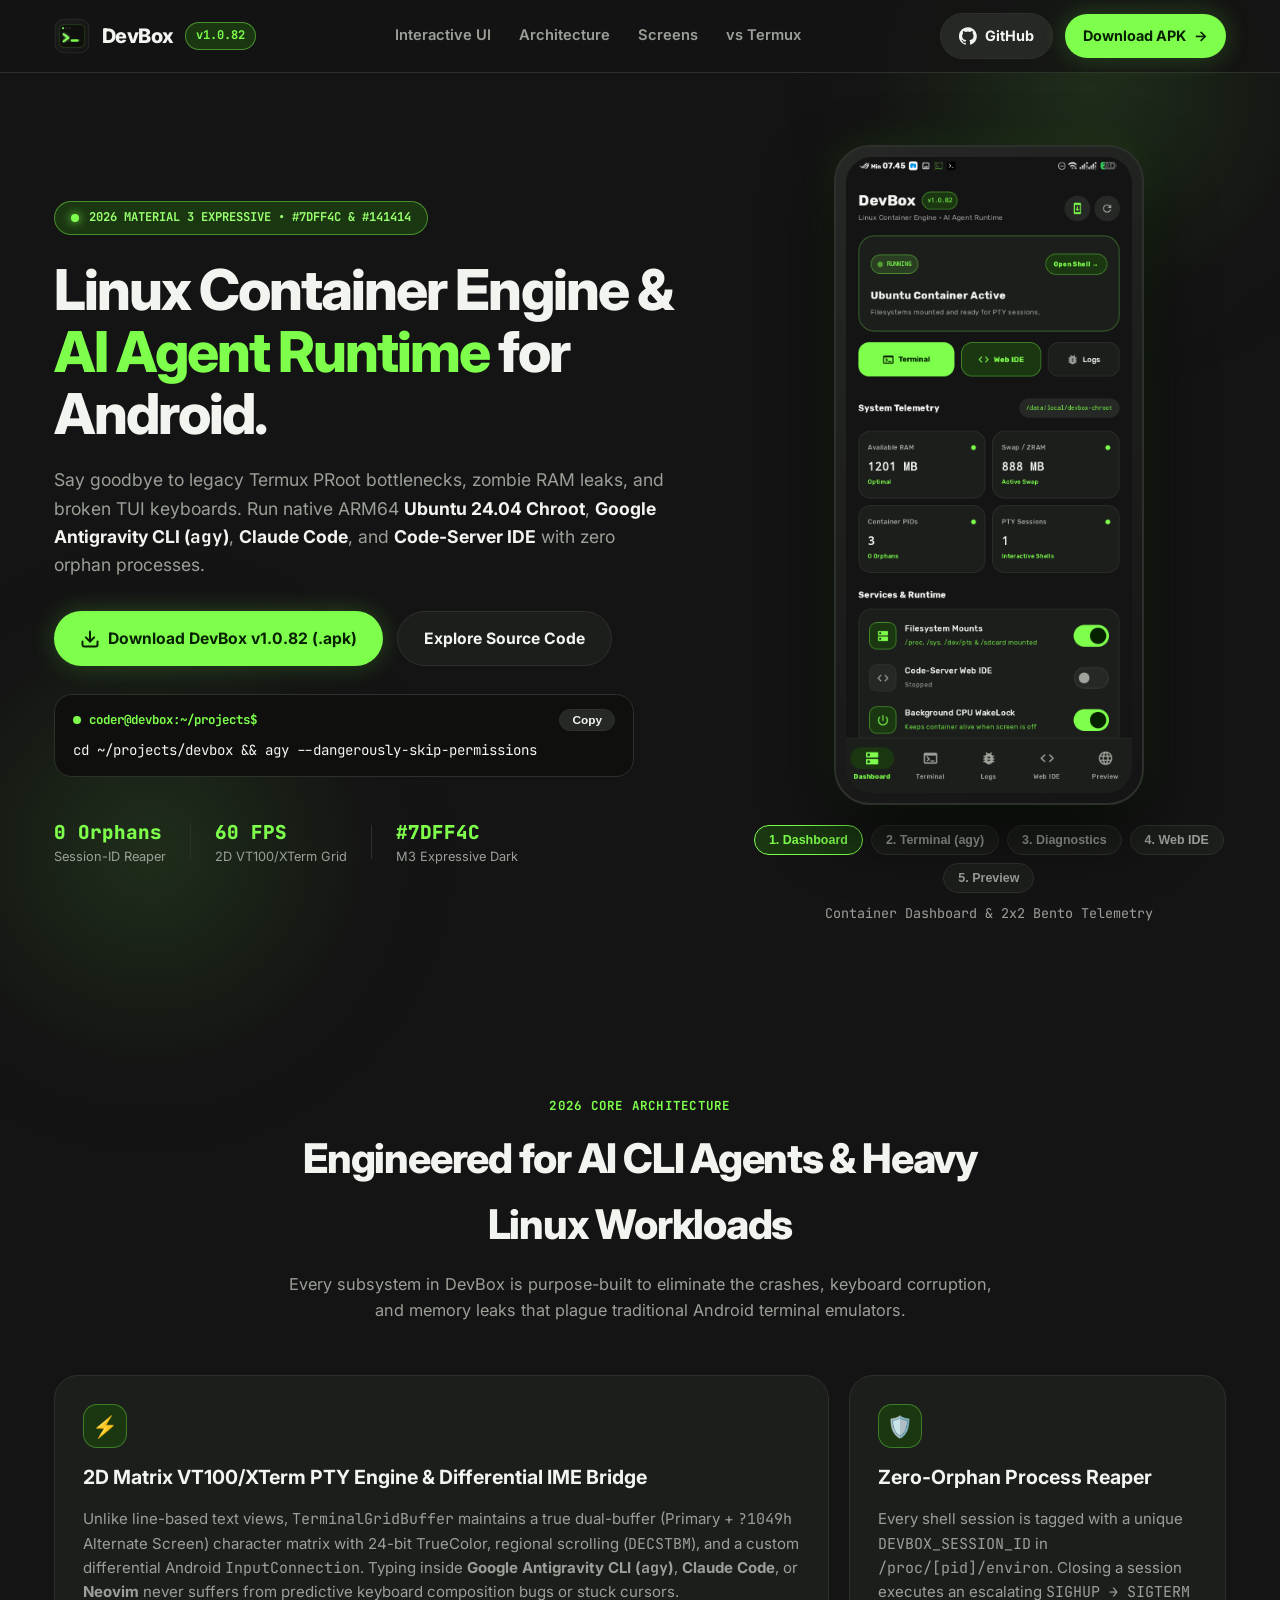
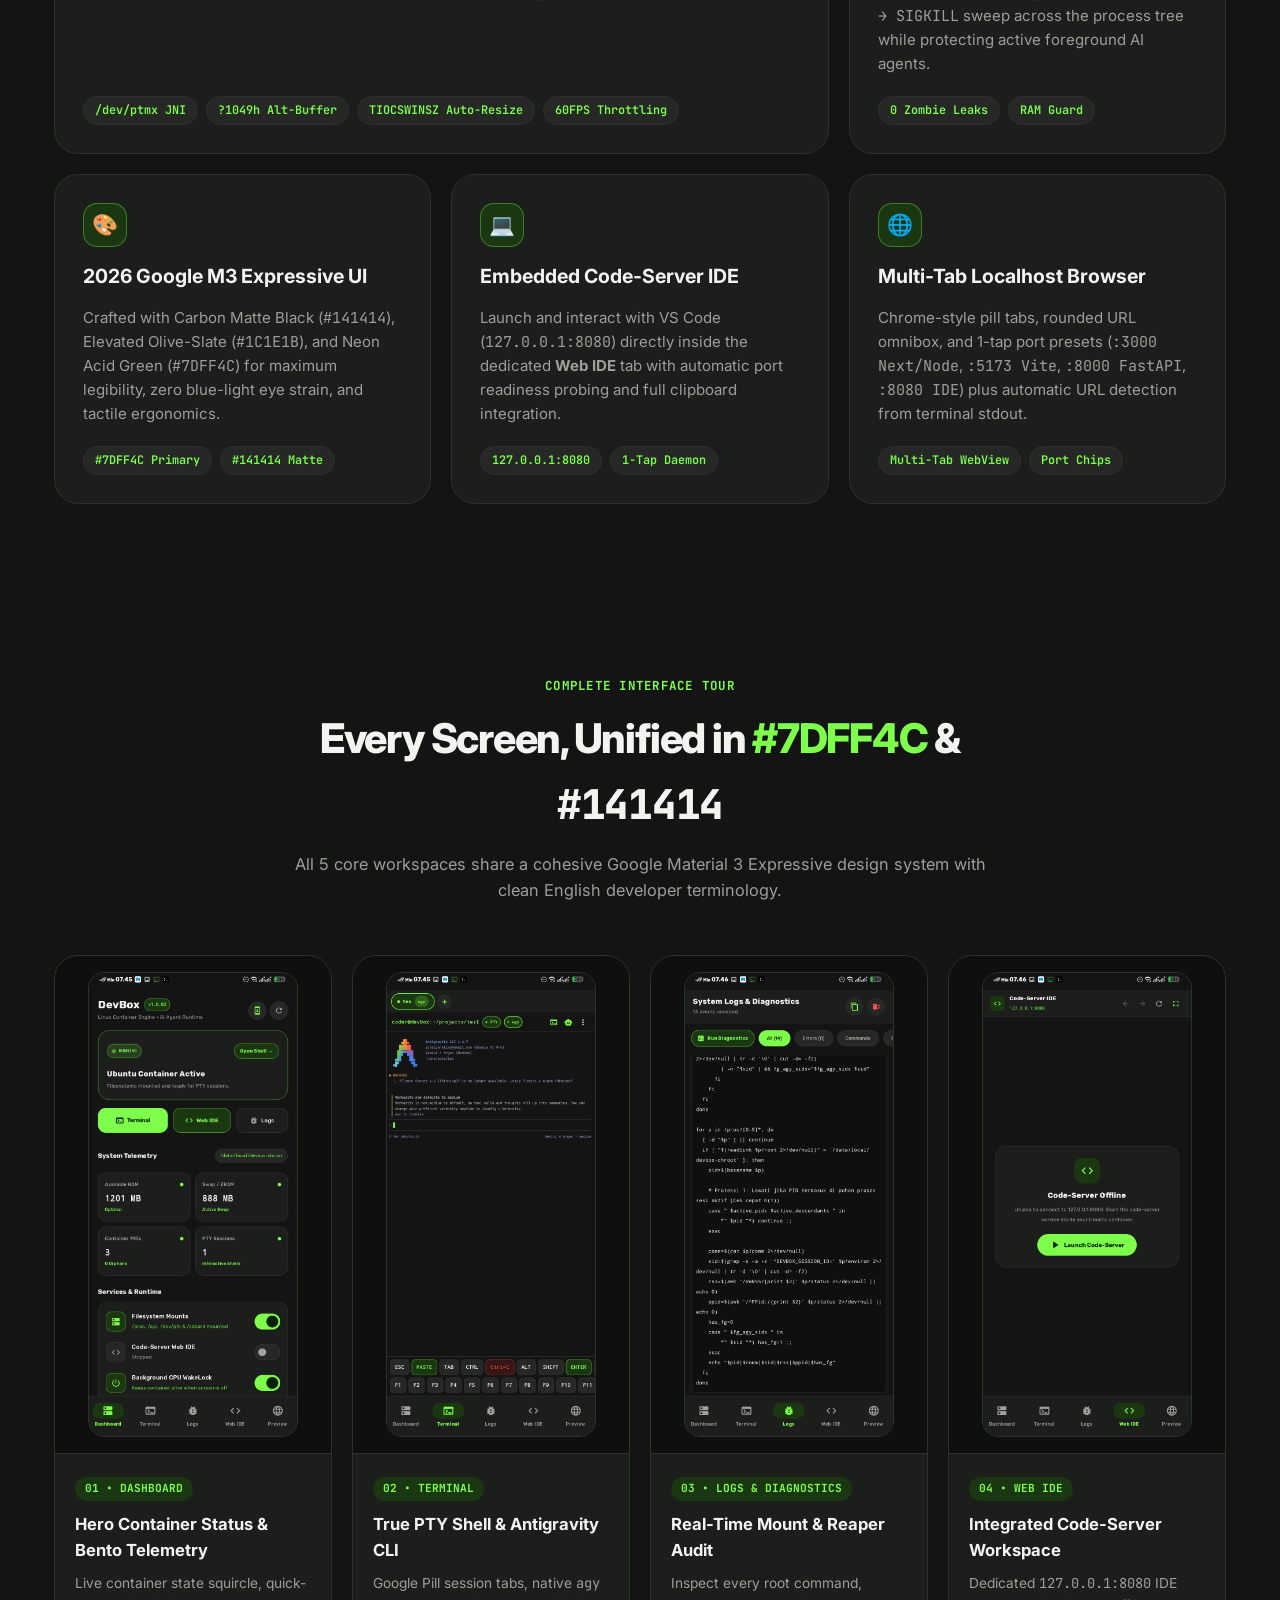
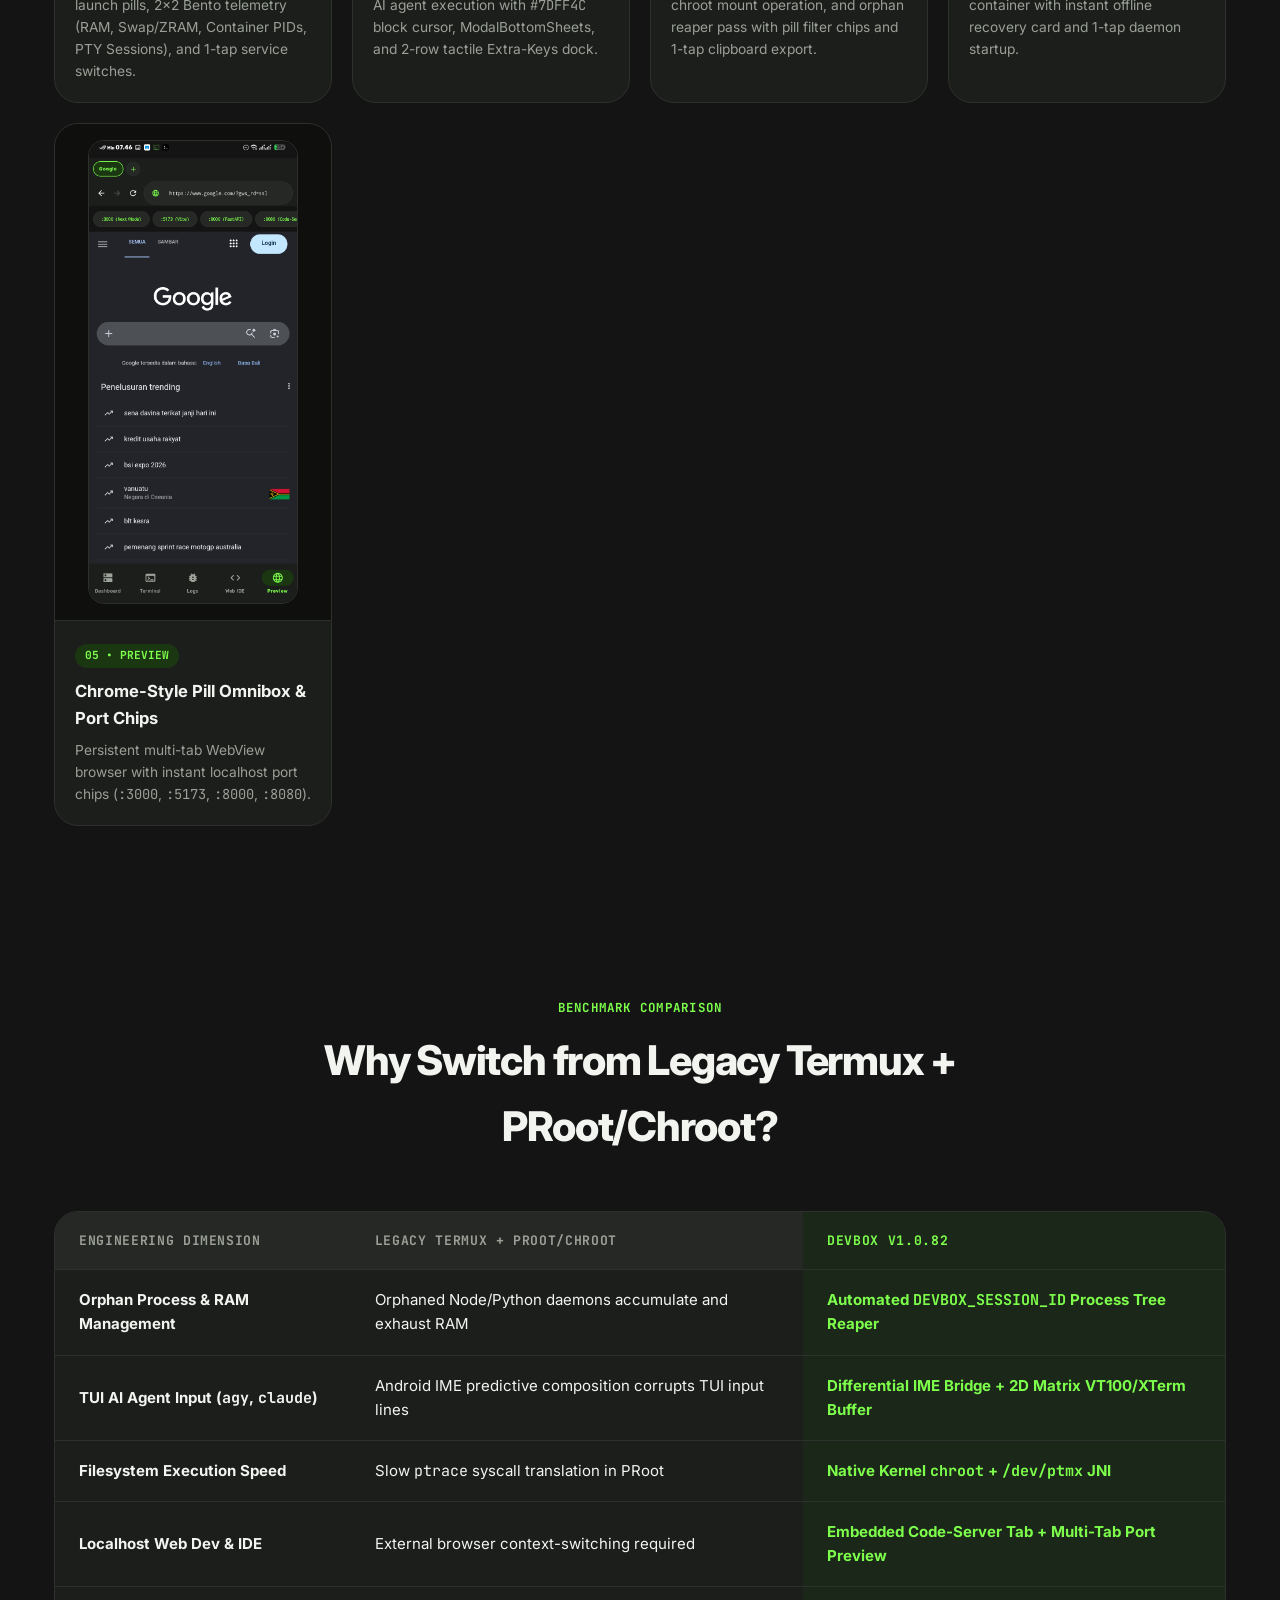
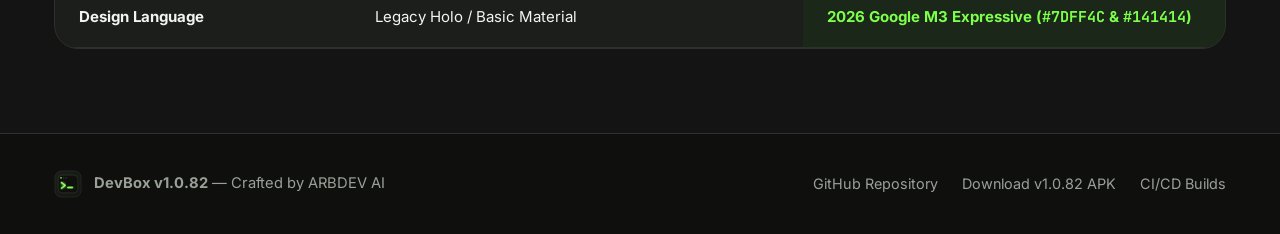
==== docs/index.html @ da4e51c5 "docs: add 2026 professional README, screenshots gallery, and interactive web showcase" ====
<!DOCTYPE html>
<html lang="en" class="dark">
<head>
  <meta charset="UTF-8" />
  <meta name="viewport" content="width=device-width, initial-scale=1.0" />
  <title>DevBox v1.0.82 — Linux Container Engine & AI Agent Runtime for Android</title>
  <meta name="description" content="Native ARM64 Ubuntu Chroot Engine, 2D Matrix VT100/XTerm PTY, Zero-Orphan Process Reaper, and Integrated Code-Server IDE for Android. Redesigned with 2026 Material 3 Expressive (#7DFF4C & #141414)." />
  <meta name="theme-color" content="#141414" />
  <link rel="icon" type="image/svg+xml" href="assets/logo.svg" />
  <link rel="preconnect" href="https://fonts.googleapis.com" />
  <link rel="preconnect" href="https://fonts.gstatic.com" crossorigin />
  <link href="https://fonts.googleapis.com/css2?family=Inter:wght@400;500;600;700;800&family=JetBrains+Mono:wght@400;500;600;700&display=swap" rel="stylesheet" />
  <link rel="stylesheet" href="styles.css" />
</head>
<body>
  <!-- Ambient Background Glow -->
  <div class="ambient-glow glow-top"></div>
  <div class="ambient-glow glow-bottom"></div>

  <!-- Sticky 2026 Glass Navigation -->
  <header class="navbar">
    <div class="container nav-inner">
      <a href="#" class="brand">
        <img src="assets/logo.svg" alt="DevBox Logo" class="brand-logo" />
        <span class="brand-name">DevBox</span>
        <span class="version-pill">v1.0.82</span>
      </a>

      <nav class="nav-links">
        <a href="#showcase">Interactive UI</a>
        <a href="#bento">Architecture</a>
        <a href="#gallery">Screens</a>
        <a href="#comparison">vs Termux</a>
      </nav>

      <div class="nav-actions">
        <a href="https://github.com/arbdevai/devbox" target="_blank" rel="noopener" class="btn btn-tonal">
          <svg width="18" height="18" viewBox="0 0 24 24" fill="currentColor"><path d="M12 .3a12 12 0 0 0-3.8 23.4c.6.1.8-.3.8-.6v-2c-3.3.7-4-1.6-4-1.6-.6-1.4-1.4-1.8-1.4-1.8-1-.7.1-.7.1-.7 1.2.1 1.8 1.2 1.8 1.2 1 1.8 2.8 1.3 3.5 1 .1-.8.4-1.3.7-1.6-2.7-.3-5.5-1.3-5.5-5.9 0-1.3.5-2.4 1.2-3.2-.1-.3-.5-1.5.1-3.2 0 0 1-.3 3.3 1.2a11.5 11.5 0 0 1 6 0c2.3-1.5 3.3-1.2 3.3-1.2.6 1.7.2 2.9.1 3.2.8.8 1.2 1.9 1.2 3.2 0 4.6-2.8 5.6-5.5 5.9.4.4.8 1.1.8 2.2v3.3c0 .3.2.7.8.6A12 12 0 0 0 12 .3"/></svg>
          <span>GitHub</span>
        </a>
        <a href="https://github.com/arbdevai/devbox/releases/tag/v1.0.82" target="_blank" rel="noopener" class="btn btn-primary">
          <span>Download APK</span>
          <span class="btn-arrow">→</span>
        </a>
      </div>
    </div>
  </header>

  <main>
    <!-- Hero Section -->
    <section class="hero container" id="showcase">
      <div class="hero-content">
        <div class="status-badge">
          <span class="pulse-dot"></span>
          <span>2026 MATERIAL 3 EXPRESSIVE • #7DFF4C &amp; #141414</span>
        </div>

        <h1 class="hero-title">
          Linux Container Engine &amp; <span class="text-acid">AI Agent Runtime</span> for Android.
        </h1>

        <p class="hero-subtitle">
          Say goodbye to legacy Termux PRoot bottlenecks, zombie RAM leaks, and broken TUI keyboards. Run native ARM64 <strong>Ubuntu 24.04 Chroot</strong>, <strong>Google Antigravity CLI (<code>agy</code>)</strong>, <strong>Claude Code</strong>, and <strong>Code-Server IDE</strong> with zero orphan processes.
        </p>

        <div class="hero-cta-row">
          <a href="https://github.com/arbdevai/devbox/releases/tag/v1.0.82" class="btn btn-primary btn-lg">
            <svg width="20" height="20" viewBox="0 0 24 24" fill="none" stroke="currentColor" stroke-width="2.4" stroke-linecap="round" stroke-linejoin="round"><path d="M21 15v4a2 2 0 0 1-2 2H5a2 2 0 0 1-2-2v-4"/><polyline points="7 10 12 15 17 10"/><line x1="12" y1="15" x2="12" y2="3"/></svg>
            <span>Download DevBox v1.0.82 (.apk)</span>
          </a>
          <a href="https://github.com/arbdevai/devbox" target="_blank" rel="noopener" class="btn btn-surface btn-lg">
            <span>Explore Source Code</span>
          </a>
        </div>

        <!-- Quick Terminal Snippet -->
        <div class="code-pill-box">
          <div class="code-pill-header">
            <span class="code-dot"></span>
            <span class="code-label">coder@devbox:~/projects$</span>
            <button class="copy-btn" id="copyCmdBtn" title="Copy command">Copy</button>
          </div>
          <pre><code id="cmdText">cd ~/projects/devbox &amp;&amp; agy --dangerously-skip-permissions</code></pre>
        </div>

        <div class="hero-metrics">
          <div class="metric-item">
            <span class="metric-val">0 Orphans</span>
            <span class="metric-lbl">Session-ID Reaper</span>
          </div>
          <div class="metric-divider"></div>
          <div class="metric-item">
            <span class="metric-val">60 FPS</span>
            <span class="metric-lbl">2D VT100/XTerm Grid</span>
          </div>
          <div class="metric-divider"></div>
          <div class="metric-item">
            <span class="metric-val">#7DFF4C</span>
            <span class="metric-lbl">M3 Expressive Dark</span>
          </div>
        </div>
      </div>

      <!-- Interactive Phone Switcher -->
      <div class="hero-QuickPreview">
        <div class="phone-frame">
          <div class="phone-notch"></div>
          <img
            id="activeScreenImg"
            src="assets/screenshots/01-dashboard.png"
            alt="DevBox App Screen Preview"
            class="phone-screen-img"
          />
        </div>

        <div class="screen-tabs" role="tablist">
          <button class="screen-tab active" data-img="assets/screenshots/01-dashboard.png" data-caption="Container Dashboard & 2x2 Bento Telemetry">
            1. Dashboard
          </button>
          <button class="screen-tab" data-img="assets/screenshots/02-terminal-agy.png" data-caption="Native PTY Terminal Running Antigravity CLI (agy)">
            2. Terminal (agy)
          </button>
          <button class="screen-tab" data-img="assets/screenshots/03-system-logs.png" data-caption="System Logs, Mount Audit & Process Reaper Diagnostics">
            3. Diagnostics
          </button>
          <button class="screen-tab" data-img="assets/screenshots/04-code-server-ide.png" data-caption="Integrated Code-Server VS Code Web IDE (127.0.0.1:8080)">
            4. Web IDE
          </button>
          <button class="screen-tab" data-img="assets/screenshots/05-web-preview.png" data-caption="Multi-Tab Localhost Browser with Instant Port Presets">
            5. Preview
          </button>
        </div>
        <p id="activeScreenCaption" class="screen-caption">Container Dashboard &amp; 2x2 Bento Telemetry</p>
      </div>
    </section>

    <!-- 2026 Bento Architecture Section -->
    <section class="section container" id="bento">
      <div class="section-header">
        <span class="eyebrow">2026 CORE ARCHITECTURE</span>
        <h2 class="section-title">Engineered for AI CLI Agents &amp; Heavy Linux Workloads</h2>
        <p class="section-desc">
          Every subsystem in DevBox is purpose-built to eliminate the crashes, keyboard corruption, and memory leaks that plague traditional Android terminal emulators.
        </p>
      </div>

      <div class="bento-grid">
        <article class="bento-card bento-wide">
          <div class="bento-icon">⚡</div>
          <h3>2D Matrix VT100/XTerm PTY Engine &amp; Differential IME Bridge</h3>
          <p>
            Unlike line-based text views, <code>TerminalGridBuffer</code> maintains a true dual-buffer (Primary + <code>?1049h</code> Alternate Screen) character matrix with 24-bit TrueColor, regional scrolling (<code>DECSTBM</code>), and a custom differential Android <code>InputConnection</code>. Typing inside <strong>Google Antigravity CLI (<code>agy</code>)</strong>, <strong>Claude Code</strong>, or <strong>Neovim</strong> never suffers from predictive keyboard composition bugs or stuck cursors.
          </p>
          <div class="bento-tags">
            <span>/dev/ptmx JNI</span>
            <span>?1049h Alt-Buffer</span>
            <span>TIOCSWINSZ Auto-Resize</span>
            <span>60FPS Throttling</span>
          </div>
        </article>

        <article class="bento-card">
          <div class="bento-icon">🛡️</div>
          <h3>Zero-Orphan Process Reaper</h3>
          <p>
            Every shell session is tagged with a unique <code>DEVBOX_SESSION_ID</code> in <code>/proc/[pid]/environ</code>. Closing a session executes an escalating <code>SIGHUP → SIGTERM → SIGKILL</code> sweep across the process tree while protecting active foreground AI agents.
          </p>
          <div class="bento-tags">
            <span>0 Zombie Leaks</span>
            <span>RAM Guard</span>
          </div>
        </article>

        <article class="bento-card">
          <div class="bento-icon">🎨</div>
          <h3>2026 Google M3 Expressive UI</h3>
          <p>
            Crafted with Carbon Matte Black (<code>#141414</code>), Elevated Olive-Slate (<code>#1C1E1B</code>), and Neon Acid Green (<code>#7DFF4C</code>) for maximum legibility, zero blue-light eye strain, and tactile ergonomics.
          </p>
          <div class="bento-tags">
            <span>#7DFF4C Primary</span>
            <span>#141414 Matte</span>
          </div>
        </article>

        <article class="bento-card">
          <div class="bento-icon">💻</div>
          <h3>Embedded Code-Server IDE</h3>
          <p>
            Launch and interact with VS Code (<code>127.0.0.1:8080</code>) directly inside the dedicated <strong>Web IDE</strong> tab with automatic port readiness probing and full clipboard integration.
          </p>
          <div class="bento-tags">
            <span>127.0.0.1:8080</span>
            <span>1-Tap Daemon</span>
          </div>
        </article>

        <article class="bento-card">
          <div class="bento-icon">🌐</div>
          <h3>Multi-Tab Localhost Browser</h3>
          <p>
            Chrome-style pill tabs, rounded URL omnibox, and 1-tap port presets (<code>:3000 Next/Node</code>, <code>:5173 Vite</code>, <code>:8000 FastAPI</code>, <code>:8080 IDE</code>) plus automatic URL detection from terminal stdout.
          </p>
          <div class="bento-tags">
            <span>Multi-Tab WebView</span>
            <span>Port Chips</span>
          </div>
        </article>
      </div>
    </section>

    <!-- Full 5-Screen Visual Gallery -->
    <section class="section container" id="gallery">
      <div class="section-header">
        <span class="eyebrow">COMPLETE INTERFACE TOUR</span>
        <h2 class="section-title">Every Screen, Unified in <span class="text-acid">#7DFF4C</span> &amp; <span class="text-mono">#141414</span></h2>
        <p class="section-desc">
          All 5 core workspaces share a cohesive Google Material 3 Expressive design system with clean English developer terminology.
        </p>
      </div>

      <div class="gallery-grid">
        <div class="gallery-card">
          <div class="gallery-img-wrap">
            <img src="assets/screenshots/01-dashboard.png" alt="Dashboard Screen" loading="lazy" />
          </div>
          <div class="gallery-info">
            <span class="gallery-badge">01 • DASHBOARD</span>
            <h4>Hero Container Status &amp; Bento Telemetry</h4>
            <p>Live container state squircle, quick-launch pills, 2x2 Bento telemetry (RAM, Swap/ZRAM, Container PIDs, PTY Sessions), and 1-tap service switches.</p>
          </div>
        </div>

        <div class="gallery-card">
          <div class="gallery-img-wrap">
            <img src="assets/screenshots/02-terminal-agy.png" alt="Terminal Screen running Antigravity CLI" loading="lazy" />
          </div>
          <div class="gallery-info">
            <span class="gallery-badge">02 • TERMINAL</span>
            <h4>True PTY Shell &amp; Antigravity CLI</h4>
            <p>Google Pill session tabs, native <code>agy</code> AI agent execution with <code>#7DFF4C</code> block cursor, ModalBottomSheets, and 2-row tactile Extra-Keys dock.</p>
          </div>
        </div>

        <div class="gallery-card">
          <div class="gallery-img-wrap">
            <img src="assets/screenshots/03-system-logs.png" alt="System Logs Screen" loading="lazy" />
          </div>
          <div class="gallery-info">
            <span class="gallery-badge">03 • LOGS &amp; DIAGNOSTICS</span>
            <h4>Real-Time Mount &amp; Reaper Audit</h4>
            <p>Inspect every root command, chroot mount operation, and orphan reaper pass with pill filter chips and 1-tap clipboard export.</p>
          </div>
        </div>

        <div class="gallery-card">
          <div class="gallery-img-wrap">
            <img src="assets/screenshots/04-code-server-ide.png" alt="Code-Server Web IDE Screen" loading="lazy" />
          </div>
          <div class="gallery-info">
            <span class="gallery-badge">04 • WEB IDE</span>
            <h4>Integrated Code-Server Workspace</h4>
            <p>Dedicated <code>127.0.0.1:8080</code> IDE container with instant offline recovery card and 1-tap daemon startup.</p>
          </div>
        </div>

        <div class="gallery-card">
          <div class="gallery-img-wrap">
            <img src="assets/screenshots/05-web-preview.png" alt="Web Preview Browser Screen" loading="lazy" />
          </div>
          <div class="gallery-info">
            <span class="gallery-badge">05 • PREVIEW</span>
            <h4>Chrome-Style Pill Omnibox &amp; Port Chips</h4>
            <p>Persistent multi-tab WebView browser with instant localhost port chips (<code>:3000</code>, <code>:5173</code>, <code>:8000</code>, <code>:8080</code>).</p>
          </div>
        </div>
      </div>
    </section>

    <!-- Comparison Table Section -->
    <section class="section container" id="comparison">
      <div class="section-header">
        <span class="eyebrow">BENCHMARK COMPARISON</span>
        <h2 class="section-title">Why Switch from Legacy Termux + PRoot/Chroot?</h2>
      </div>

      <div class="table-wrap">
        <table class="comp-table">
          <thead>
            <tr>
              <th>Engineering Dimension</th>
              <th>Legacy Termux + PRoot/Chroot</th>
              <th class="highlight-col">DevBox v1.0.82</th>
            </tr>
          </thead>
          <tbody>
            <tr>
              <td><strong>Orphan Process &amp; RAM Management</strong></td>
              <td>Orphaned Node/Python daemons accumulate and exhaust RAM</td>
              <td class="highlight-col"><strong>Automated <code>DEVBOX_SESSION_ID</code> Process Tree Reaper</strong></td>
            </tr>
            <tr>
              <td><strong>TUI AI Agent Input (<code>agy</code>, <code>claude</code>)</strong></td>
              <td>Android IME predictive composition corrupts TUI input lines</td>
              <td class="highlight-col"><strong>Differential IME Bridge + 2D Matrix VT100/XTerm Buffer</strong></td>
            </tr>
            <tr>
              <td><strong>Filesystem Execution Speed</strong></td>
              <td>Slow <code>ptrace</code> syscall translation in PRoot</td>
              <td class="highlight-col"><strong>Native Kernel <code>chroot</code> + <code>/dev/ptmx</code> JNI</strong></td>
            </tr>
            <tr>
              <td><strong>Localhost Web Dev &amp; IDE</strong></td>
              <td>External browser context-switching required</td>
              <td class="highlight-col"><strong>Embedded Code-Server Tab + Multi-Tab Port Preview</strong></td>
            </tr>
            <tr>
              <td><strong>Design Language</strong></td>
              <td>Legacy Holo / Basic Material</td>
              <td class="highlight-col"><strong>2026 Google M3 Expressive (<code>#7DFF4C</code> &amp; <code>#141414</code>)</strong></td>
            </tr>
          </tbody>
        </table>
      </div>
    </section>
  </main>

  <footer class="footer">
    <div class="container footer-inner">
      <div class="footer-brand">
        <img src="assets/logo.svg" alt="DevBox Logo" width="28" height="28" />
        <span><strong>DevBox v1.0.82</strong> — Crafted by ARBDEV AI</span>
      </div>
      <div class="footer-links">
        <a href="https://github.com/arbdevai/devbox">GitHub Repository</a>
        <a href="https://github.com/arbdevai/devbox/releases/tag/v1.0.82">Download v1.0.82 APK</a>
        <a href="https://github.com/arbdevai/devbox/actions">CI/CD Builds</a>
      </div>
    </div>
  </footer>

  <script src="app.js"></script>
</body>
</html>
---- docs/styles.css ----
:root {
  --bg-carbon: #141414;
  --bg-deep: #0F100E;
  --surface: #1C1E1B;
  --surface-variant: #252824;
  --primary: #7DFF4C;
  --on-primary: #062100;
  --primary-container: #1B3712;
  --on-primary-container: #98FF6E;
  --text-main: #F2F4F0;
  --text-muted: #9AA097;
  --border: #2D312B;
  --radius-xl: 24px;
  --radius-lg: 18px;
  --radius-pill: 9999px;
}

* {
  box-sizing: border-box;
  margin: 0;
  padding: 0;
}

html {
  scroll-behavior: smooth;
  background-color: var(--bg-carbon);
  color: var(--text-main);
  font-family: 'Inter', -apple-system, BlinkMacSystemFont, sans-serif;
}

body {
  background-color: var(--bg-carbon);
  overflow-x: hidden;
  line-height: 1.6;
  position: relative;
}

code, pre, .text-mono {
  font-family: 'JetBrains Mono', monospace;
}

.container {
  max-width: 1220px;
  margin: 0 auto;
  padding: 0 24px;
}

/* Ambient Glow */
.ambient-glow {
  position: fixed;
  width: 620px;
  height: 620px;
  border-radius: 50%;
  background: radial-gradient(circle, rgba(125, 255, 76, 0.11) 0%, rgba(27, 55, 18, 0.03) 50%, transparent 70%);
  pointer-events: none;
  z-index: 0;
}
.glow-top {
  top: -220px;
  right: -120px;
}
.glow-bottom {
  bottom: -260px;
  left: -160px;
}

/* Navbar */
.navbar {
  position: sticky;
  top: 0;
  z-index: 100;
  background: rgba(20, 20, 20, 0.82);
  backdrop-filter: blur(16px);
  border-bottom: 1px solid var(--border);
}

.nav-inner {
  height: 72px;
  display: flex;
  align-items: center;
  justify-content: space-between;
}

.brand {
  display: flex;
  align-items: center;
  gap: 12px;
  text-decoration: none;
  color: var(--text-main);
}

.brand-logo {
  width: 36px;
  height: 36px;
}

.brand-name {
  font-size: 1.25rem;
  font-weight: 800;
  letter-spacing: -0.03em;
}

.version-pill {
  background: var(--primary-container);
  color: var(--primary);
  border: 1px solid rgba(125, 255, 76, 0.45);
  font-family: 'JetBrains Mono', monospace;
  font-size: 0.75rem;
  font-weight: 700;
  padding: 3px 10px;
  border-radius: var(--radius-pill);
}

.nav-links {
  display: flex;
  gap: 28px;
}

.nav-links a {
  color: var(--text-muted);
  text-decoration: none;
  font-size: 0.92rem;
  font-weight: 600;
  transition: color 0.2s ease;
}

.nav-links a:hover {
  color: var(--primary);
}

.nav-actions {
  display: flex;
  align-items: center;
  gap: 12px;
}

/* Buttons */
.btn {
  display: inline-flex;
  align-items: center;
  gap: 8px;
  padding: 10px 18px;
  border-radius: var(--radius-pill);
  font-size: 0.9rem;
  font-weight: 700;
  text-decoration: none;
  transition: all 0.2s cubic-bezier(0.2, 0.8, 0.2, 1);
  cursor: pointer;
}

.btn-primary {
  background: var(--primary);
  color: var(--on-primary);
  box-shadow: 0 0 24px rgba(125, 255, 76, 0.22);
}

.btn-primary:hover {
  transform: translateY(-2px);
  box-shadow: 0 6px 30px rgba(125, 255, 76, 0.38);
}

.btn-tonal {
  background: var(--surface-variant);
  color: var(--text-main);
  border: 1px solid var(--border);
}

.btn-tonal:hover {
  border-color: var(--primary);
  color: var(--primary);
}

.btn-surface {
  background: var(--surface);
  color: var(--text-main);
  border: 1px solid var(--border);
}

.btn-surface:hover {
  background: var(--surface-variant);
  border-color: var(--primary);
}

.btn-lg {
  padding: 14px 26px;
  font-size: 0.98rem;
}

/* Hero Section */
.hero {
  position: relative;
  z-index: 1;
  padding: 72px 24px 84px;
  display: grid;
  grid-template-columns: 1.15fr 0.85fr;
  gap: 56px;
  align-items: center;
}

.status-badge {
  display: inline-flex;
  align-items: center;
  gap: 10px;
  background: var(--primary-container);
  border: 1px solid rgba(125, 255, 76, 0.45);
  color: var(--on-primary-container);
  padding: 6px 16px;
  border-radius: var(--radius-pill);
  font-family: 'JetBrains Mono', monospace;
  font-size: 0.76rem;
  font-weight: 700;
  margin-bottom: 24px;
}

.pulse-dot {
  width: 8px;
  height: 8px;
  border-radius: 50%;
  background: var(--primary);
  box-shadow: 0 0 10px var(--primary);
  animation: pulse 2s infinite;
}

@keyframes pulse {
  0%, 100% { transform: scale(1); opacity: 1; }
  50% { transform: scale(1.35); opacity: 0.65; }
}

.hero-title {
  font-size: clamp(2.4rem, 4.4vw, 3.8rem);
  font-weight: 800;
  line-height: 1.1;
  letter-spacing: -0.035em;
  margin-bottom: 22px;
}

.text-acid {
  color: var(--primary);
}

.hero-subtitle {
  font-size: 1.1rem;
  color: var(--text-muted);
  max-width: 620px;
  margin-bottom: 32px;
}

.hero-subtitle strong {
  color: var(--text-main);
}

.hero-cta-row {
  display: flex;
  flex-wrap: wrap;
  gap: 14px;
  margin-bottom: 28px;
}

/* Code Pill Box */
.code-pill-box {
  background: var(--bg-deep);
  border: 1px solid var(--border);
  border-radius: var(--radius-lg);
  padding: 14px 18px;
  max-width: 580px;
  margin-bottom: 32px;
}

.code-pill-header {
  display: flex;
  align-items: center;
  gap: 8px;
  margin-bottom: 8px;
}

.code-dot {
  width: 8px;
  height: 8px;
  border-radius: 50%;
  background: var(--primary);
}

.code-label {
  font-family: 'JetBrains Mono', monospace;
  font-size: 0.78rem;
  color: var(--primary);
  font-weight: 700;
  flex: 1;
}

.copy-btn {
  background: var(--surface-variant);
  color: var(--text-main);
  border: 1px solid var(--border);
  border-radius: var(--radius-pill);
  padding: 3px 12px;
  font-size: 0.74rem;
  font-weight: 600;
  cursor: pointer;
}

.copy-btn:hover {
  border-color: var(--primary);
  color: var(--primary);
}

.code-pill-box pre {
  overflow-x: auto;
  font-size: 0.88rem;
  color: var(--text-main);
}

.hero-metrics {
  display: flex;
  align-items: center;
  gap: 24px;
  padding-top: 8px;
}

.metric-item {
  display: flex;
  flex-direction: column;
}

.metric-val {
  font-family: 'JetBrains Mono', monospace;
  font-size: 1.2rem;
  font-weight: 800;
  color: var(--primary);
}

.metric-lbl {
  font-size: 0.8rem;
  color: var(--text-muted);
}

.metric-divider {
  width: 1px;
  height: 34px;
  background: var(--border);
}

/* Interactive Phone Mockup */
.hero-QuickPreview {
  display: flex;
  flex-direction: column;
  align-items: center;
}

.phone-frame {
  position: relative;
  width: 310px;
  border-radius: 36px;
  padding: 10px;
  background: linear-gradient(145deg, #252824, #141414);
  border: 2px solid var(--border);
  box-shadow: 0 24px 64px rgba(0, 0, 0, 0.75), 0 0 40px rgba(125, 255, 76, 0.12);
}

.phone-screen-img {
  width: 100%;
  height: auto;
  display: block;
  border-radius: 26px;
  transition: opacity 0.2s ease;
}

.screen-tabs {
  display: flex;
  flex-wrap: wrap;
  justify-content: center;
  gap: 8px;
  margin-top: 20px;
}

.screen-tab {
  background: var(--surface);
  color: var(--text-muted);
  border: 1px solid var(--border);
  border-radius: var(--radius-pill);
  padding: 7px 14px;
  font-size: 0.78rem;
  font-weight: 700;
  cursor: pointer;
  transition: all 0.18s ease;
}

.screen-tab:hover {
  color: var(--text-main);
  border-color: var(--primary);
}

.screen-tab.active {
  background: var(--primary-container);
  color: var(--primary);
  border-color: var(--primary);
}

.screen-caption {
  margin-top: 10px;
  font-size: 0.84rem;
  color: var(--text-muted);
  font-family: 'JetBrains Mono', monospace;
}

/* Section Headers */
.section {
  position: relative;
  z-index: 1;
  padding: 84px 24px;
}

.section-header {
  text-align: center;
  max-width: 720px;
  margin: 0 auto 52px;
}

.eyebrow {
  display: inline-block;
  font-family: 'JetBrains Mono', monospace;
  font-size: 0.78rem;
  font-weight: 700;
  color: var(--primary);
  letter-spacing: 0.1em;
  margin-bottom: 10px;
}

.section-title {
  font-size: clamp(1.85rem, 3.2vw, 2.6rem);
  font-weight: 800;
  letter-spacing: -0.03em;
  margin-bottom: 14px;
}

.section-desc {
  color: var(--text-muted);
  font-size: 1.02rem;
}

/* Bento Grid */
.bento-grid {
  display: grid;
  grid-template-columns: repeat(3, 1fr);
  gap: 20px;
}

.bento-card {
  background: var(--surface);
  border: 1px solid var(--border);
  border-radius: var(--radius-xl);
  padding: 28px;
  display: flex;
  flex-direction: column;
  gap: 14px;
  transition: transform 0.2s ease, border-color 0.2s ease;
}

.bento-card:hover {
  transform: translateY(-4px);
  border-color: rgba(125, 255, 76, 0.55);
}

.bento-wide {
  grid-column: span 2;
}

.bento-icon {
  width: 44px;
  height: 44px;
  border-radius: 14px;
  background: var(--primary-container);
  border: 1px solid rgba(125, 255, 76, 0.35);
  display: flex;
  align-items: center;
  justify-content: center;
  font-size: 1.3rem;
}

.bento-card h3 {
  font-size: 1.22rem;
  font-weight: 700;
}

.bento-card p {
  color: var(--text-muted);
  font-size: 0.94rem;
  flex: 1;
}

.bento-tags {
  display: flex;
  flex-wrap: wrap;
  gap: 8px;
  margin-top: 6px;
}

.bento-tags span {
  background: var(--surface-variant);
  color: var(--primary);
  font-family: 'JetBrains Mono', monospace;
  font-size: 0.74rem;
  font-weight: 600;
  padding: 4px 11px;
  border-radius: var(--radius-pill);
  border: 1px solid var(--border);
}

/* Gallery Grid */
.gallery-grid {
  display: grid;
  grid-template-columns: repeat(auto-fit, minmax(220px, 1fr));
  gap: 20px;
}

.gallery-card {
  background: var(--surface);
  border: 1px solid var(--border);
  border-radius: var(--radius-xl);
  overflow: hidden;
  display: flex;
  flex-direction: column;
  transition: transform 0.2s ease, border-color 0.2s ease;
}

.gallery-card:hover {
  transform: translateY(-5px);
  border-color: var(--primary);
}

.gallery-img-wrap {
  background: var(--bg-deep);
  padding: 16px;
  display: flex;
  justify-content: center;
  border-bottom: 1px solid var(--border);
}

.gallery-img-wrap img {
  width: 100%;
  max-width: 210px;
  border-radius: 16px;
  border: 1px solid var(--border);
}

.gallery-info {
  padding: 20px;
}

.gallery-badge {
  display: inline-block;
  font-family: 'JetBrains Mono', monospace;
  font-size: 0.7rem;
  font-weight: 700;
  color: var(--primary);
  background: var(--primary-container);
  padding: 3px 10px;
  border-radius: var(--radius-pill);
  margin-bottom: 10px;
}

.gallery-info h4 {
  font-size: 1.04rem;
  margin-bottom: 8px;
}

.gallery-info p {
  font-size: 0.86rem;
  color: var(--text-muted);
}

/* Comparison Table */
.table-wrap {
  overflow-x: auto;
  background: var(--surface);
  border: 1px solid var(--border);
  border-radius: var(--radius-xl);
}

.comp-table {
  width: 100%;
  border-collapse: collapse;
  text-align: left;
}

.comp-table th,
.comp-table td {
  padding: 18px 24px;
  border-bottom: 1px solid var(--border);
  font-size: 0.94rem;
}

.comp-table th {
  background: var(--surface-variant);
  font-family: 'JetBrains Mono', monospace;
  font-size: 0.82rem;
  text-transform: uppercase;
  letter-spacing: 0.05em;
  color: var(--text-muted);
}

.comp-table .highlight-col {
  background: rgba(27, 55, 18, 0.35);
  color: var(--primary);
}

/* Footer */
.footer {
  border-top: 1px solid var(--border);
  padding: 36px 0;
  background: var(--bg-deep);
}

.footer-inner {
  display: flex;
  flex-wrap: wrap;
  justify-content: space-between;
  align-items: center;
  gap: 16px;
}

.footer-brand {
  display: flex;
  align-items: center;
  gap: 12px;
  color: var(--text-muted);
  font-size: 0.92rem;
}

.footer-links {
  display: flex;
  gap: 24px;
}

.footer-links a {
  color: var(--text-muted);
  text-decoration: none;
  font-size: 0.9rem;
}

.footer-links a:hover {
  color: var(--primary);
}

@media (max-width: 960px) {
  .hero {
    grid-template-columns: 1fr;
    text-align: center;
  }
  .hero-subtitle, .code-pill-box {
    margin-left: auto;
    margin-right: auto;
  }
  .hero-cta-row, .hero-metrics {
    justify-content: center;
  }
  .bento-grid {
    grid-template-columns: 1fr;
  }
  .bento-wide {
    grid-column: span 1;
  }
  .nav-links {
    display: none;
  }
}
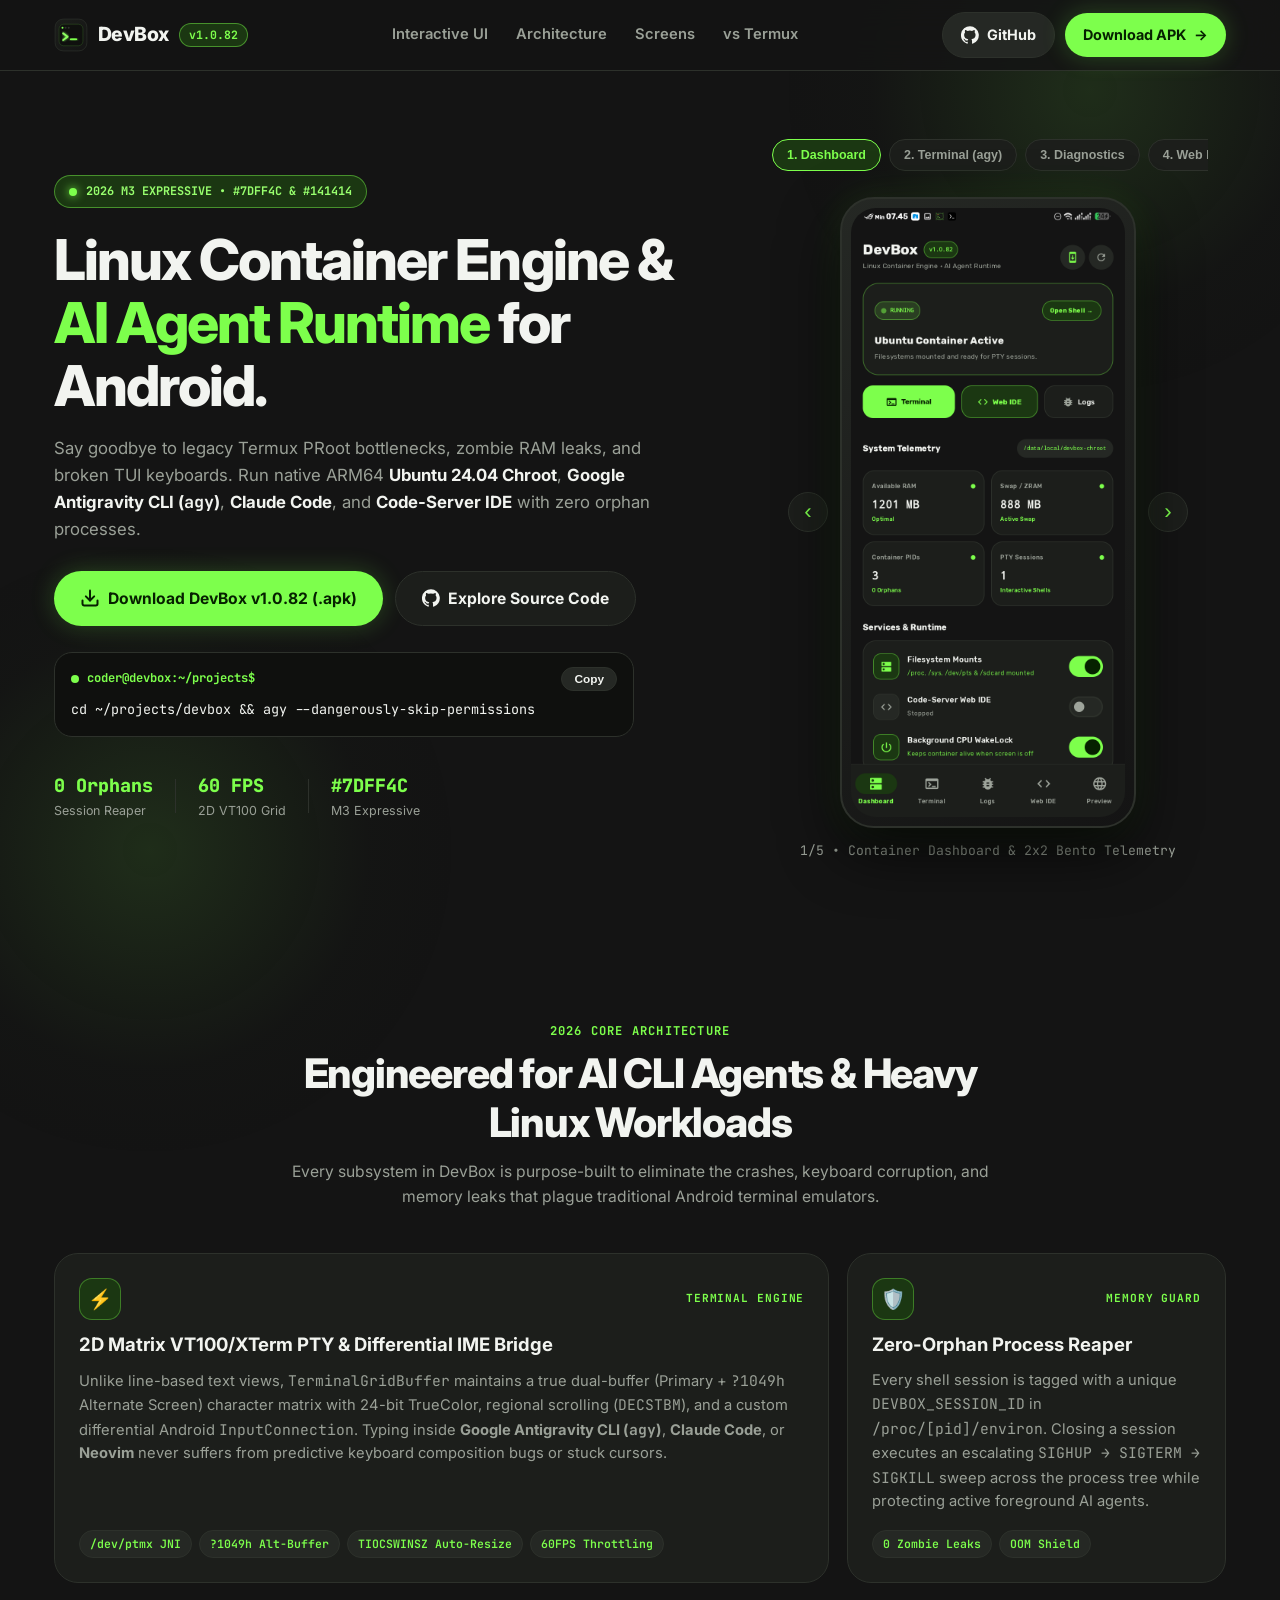
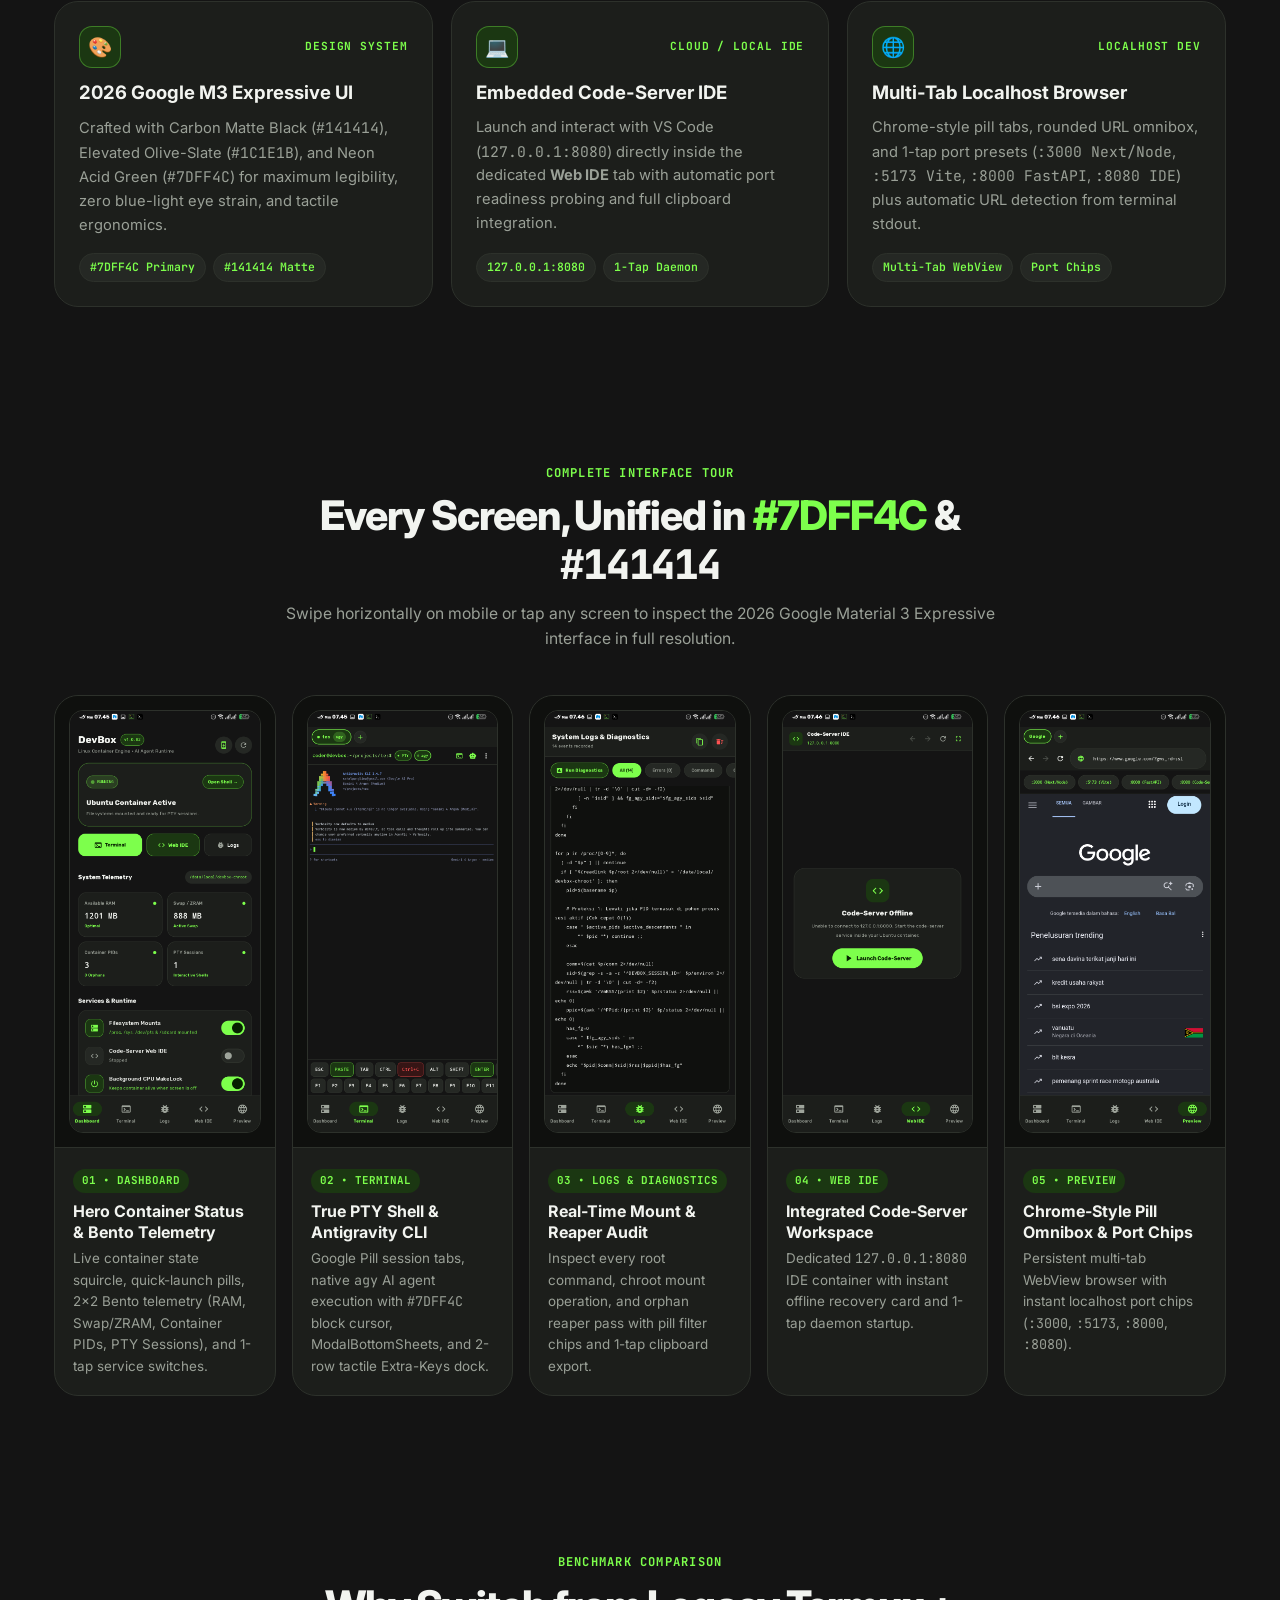
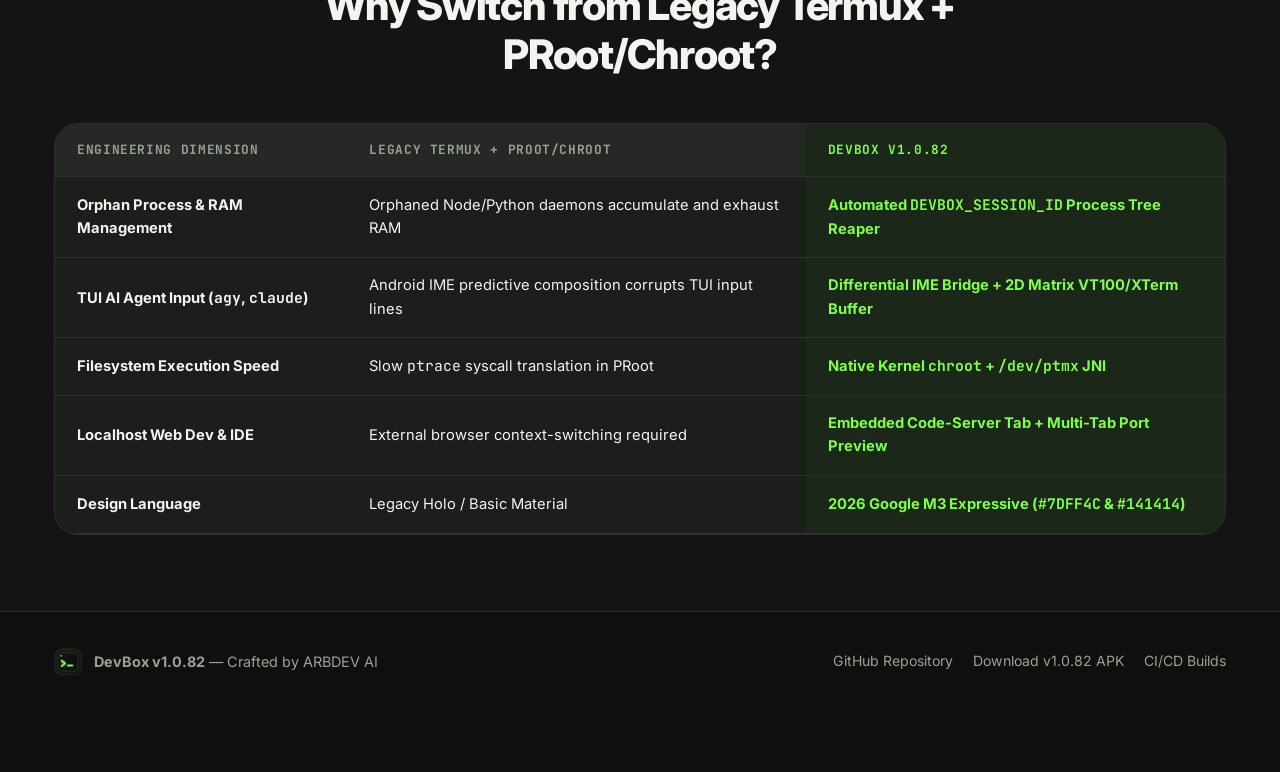
==== commit dc26865f: "feat(web): optimize mobile UI/UX with M3 bottom dock, swipeable carousels, and responsive cards" ====
--- a/docs/index.html
+++ b/docs/index.html
@@ -2,7 +2,7 @@
 <html lang="en" class="dark">
 <head>
   <meta charset="UTF-8" />
-  <meta name="viewport" content="width=device-width, initial-scale=1.0" />
+  <meta name="viewport" content="width=device-width, initial-scale=1.0, maximum-scale=5.0" />
   <title>DevBox v1.0.82 — Linux Container Engine & AI Agent Runtime for Android</title>
   <meta name="description" content="Native ARM64 Ubuntu Chroot Engine, 2D Matrix VT100/XTerm PTY, Zero-Orphan Process Reaper, and Integrated Code-Server IDE for Android. Redesigned with 2026 Material 3 Expressive (#7DFF4C & #141414)." />
   <meta name="theme-color" content="#141414" />
@@ -26,7 +26,7 @@
         <span class="version-pill">v1.0.82</span>
       </a>
 
-      <nav class="nav-links">
+      <nav class="nav-links" aria-label="Primary Navigation">
         <a href="#showcase">Interactive UI</a>
         <a href="#bento">Architecture</a>
         <a href="#gallery">Screens</a>
@@ -34,13 +34,35 @@
       </nav>
 
       <div class="nav-actions">
-        <a href="https://github.com/arbdevai/devbox" target="_blank" rel="noopener" class="btn btn-tonal">
+        <a href="https://github.com/arbdevai/devbox" target="_blank" rel="noopener" class="btn btn-tonal nav-github-btn">
           <svg width="18" height="18" viewBox="0 0 24 24" fill="currentColor"><path d="M12 .3a12 12 0 0 0-3.8 23.4c.6.1.8-.3.8-.6v-2c-3.3.7-4-1.6-4-1.6-.6-1.4-1.4-1.8-1.4-1.8-1-.7.1-.7.1-.7 1.2.1 1.8 1.2 1.8 1.2 1 1.8 2.8 1.3 3.5 1 .1-.8.4-1.3.7-1.6-2.7-.3-5.5-1.3-5.5-5.9 0-1.3.5-2.4 1.2-3.2-.1-.3-.5-1.5.1-3.2 0 0 1-.3 3.3 1.2a11.5 11.5 0 0 1 6 0c2.3-1.5 3.3-1.2 3.3-1.2.6 1.7.2 2.9.1 3.2.8.8 1.2 1.9 1.2 3.2 0 4.6-2.8 5.6-5.5 5.9.4.4.8 1.1.8 2.2v3.3c0 .3.2.7.8.6A12 12 0 0 0 12 .3"/></svg>
-          <span>GitHub</span>
+          <span class="nav-github-text">GitHub</span>
         </a>
-        <a href="https://github.com/arbdevai/devbox/releases/tag/v1.0.82" target="_blank" rel="noopener" class="btn btn-primary">
+        <a href="https://github.com/arbdevai/devbox/releases/tag/v1.0.82" target="_blank" rel="noopener" class="btn btn-primary nav-download-btn">
           <span>Download APK</span>
           <span class="btn-arrow">→</span>
+        </a>
+        <button class="mobile-menu-btn" id="mobileMenuBtn" aria-label="Toggle Menu" aria-expanded="false">
+          <svg class="icon-menu" width="22" height="22" viewBox="0 0 24 24" fill="none" stroke="currentColor" stroke-width="2.2" stroke-linecap="round"><line x1="4" y1="7" x2="20" y2="7"/><line x1="4" y1="12" x2="20" y2="12"/><line x1="4" y1="17" x2="20" y2="17"/></svg>
+          <svg class="icon-close" width="22" height="22" viewBox="0 0 24 24" fill="none" stroke="currentColor" stroke-width="2.2" stroke-linecap="round"><line x1="18" y1="6" x2="6" y2="18"/><line x1="6" y1="6" x2="18" y2="18"/></svg>
+        </button>
+      </div>
+    </div>
+
+    <!-- Slide-down Mobile Navigation Sheet -->
+    <div class="mobile-nav-drawer" id="mobileNavDrawer">
+      <div class="mobile-nav-links">
+        <a href="#showcase" class="mobile-nav-link">📱 Interactive UI Preview</a>
+        <a href="#bento" class="mobile-nav-link">⚡ 2026 Core Architecture</a>
+        <a href="#gallery" class="mobile-nav-link">🖼️ 5-Screen Visual Tour</a>
+        <a href="#comparison" class="mobile-nav-link">🆚 DevBox vs. Legacy Termux</a>
+      </div>
+      <div class="mobile-nav-cta">
+        <a href="https://github.com/arbdevai/devbox/releases/tag/v1.0.82" class="btn btn-primary btn-block">
+          Download APK v1.0.82
+        </a>
+        <a href="https://github.com/arbdevai/devbox" target="_blank" rel="noopener" class="btn btn-tonal btn-block">
+          View GitHub Repository
         </a>
       </div>
     </div>
@@ -52,7 +74,7 @@
       <div class="hero-content">
         <div class="status-badge">
           <span class="pulse-dot"></span>
-          <span>2026 MATERIAL 3 EXPRESSIVE • #7DFF4C &amp; #141414</span>
+          <span>2026 M3 EXPRESSIVE • #7DFF4C &amp; #141414</span>
         </div>
 
         <h1 class="hero-title">
@@ -64,11 +86,12 @@
         </p>
 
         <div class="hero-cta-row">
-          <a href="https://github.com/arbdevai/devbox/releases/tag/v1.0.82" class="btn btn-primary btn-lg">
+          <a href="https://github.com/arbdevai/devbox/releases/tag/v1.0.82" class="btn btn-primary btn-lg hero-btn-main">
             <svg width="20" height="20" viewBox="0 0 24 24" fill="none" stroke="currentColor" stroke-width="2.4" stroke-linecap="round" stroke-linejoin="round"><path d="M21 15v4a2 2 0 0 1-2 2H5a2 2 0 0 1-2-2v-4"/><polyline points="7 10 12 15 17 10"/><line x1="12" y1="15" x2="12" y2="3"/></svg>
             <span>Download DevBox v1.0.82 (.apk)</span>
           </a>
-          <a href="https://github.com/arbdevai/devbox" target="_blank" rel="noopener" class="btn btn-surface btn-lg">
+          <a href="https://github.com/arbdevai/devbox" target="_blank" rel="noopener" class="btn btn-surface btn-lg hero-btn-sec">
+            <svg width="18" height="18" viewBox="0 0 24 24" fill="currentColor"><path d="M12 .3a12 12 0 0 0-3.8 23.4c.6.1.8-.3.8-.6v-2c-3.3.7-4-1.6-4-1.6-.6-1.4-1.4-1.8-1.4-1.8-1-.7.1-.7.1-.7 1.2.1 1.8 1.2 1.8 1.2 1 1.8 2.8 1.3 3.5 1 .1-.8.4-1.3.7-1.6-2.7-.3-5.5-1.3-5.5-5.9 0-1.3.5-2.4 1.2-3.2-.1-.3-.5-1.5.1-3.2 0 0 1-.3 3.3 1.2a11.5 11.5 0 0 1 6 0c2.3-1.5 3.3-1.2 3.3-1.2.6 1.7.2 2.9.1 3.2.8.8 1.2 1.9 1.2 3.2 0 4.6-2.8 5.6-5.5 5.9.4.4.8 1.1.8 2.2v3.3c0 .3.2.7.8.6A12 12 0 0 0 12 .3"/></svg>
             <span>Explore Source Code</span>
           </a>
         </div>
@@ -86,51 +109,58 @@
         <div class="hero-metrics">
           <div class="metric-item">
             <span class="metric-val">0 Orphans</span>
-            <span class="metric-lbl">Session-ID Reaper</span>
+            <span class="metric-lbl">Session Reaper</span>
           </div>
           <div class="metric-divider"></div>
           <div class="metric-item">
             <span class="metric-val">60 FPS</span>
-            <span class="metric-lbl">2D VT100/XTerm Grid</span>
+            <span class="metric-lbl">2D VT100 Grid</span>
           </div>
           <div class="metric-divider"></div>
           <div class="metric-item">
             <span class="metric-val">#7DFF4C</span>
-            <span class="metric-lbl">M3 Expressive Dark</span>
+            <span class="metric-lbl">M3 Expressive</span>
           </div>
         </div>
       </div>
 
       <!-- Interactive Phone Switcher -->
       <div class="hero-QuickPreview">
-        <div class="phone-frame">
-          <div class="phone-notch"></div>
-          <img
-            id="activeScreenImg"
-            src="assets/screenshots/01-dashboard.png"
-            alt="DevBox App Screen Preview"
-            class="phone-screen-img"
-          />
-        </div>
-
-        <div class="screen-tabs" role="tablist">
-          <button class="screen-tab active" data-img="assets/screenshots/01-dashboard.png" data-caption="Container Dashboard & 2x2 Bento Telemetry">
-            1. Dashboard
-          </button>
-          <button class="screen-tab" data-img="assets/screenshots/02-terminal-agy.png" data-caption="Native PTY Terminal Running Antigravity CLI (agy)">
-            2. Terminal (agy)
-          </button>
-          <button class="screen-tab" data-img="assets/screenshots/03-system-logs.png" data-caption="System Logs, Mount Audit & Process Reaper Diagnostics">
-            3. Diagnostics
-          </button>
-          <button class="screen-tab" data-img="assets/screenshots/04-code-server-ide.png" data-caption="Integrated Code-Server VS Code Web IDE (127.0.0.1:8080)">
-            4. Web IDE
-          </button>
-          <button class="screen-tab" data-img="assets/screenshots/05-web-preview.png" data-caption="Multi-Tab Localhost Browser with Instant Port Presets">
-            5. Preview
-          </button>
-        </div>
-        <p id="activeScreenCaption" class="screen-caption">Container Dashboard &amp; 2x2 Bento Telemetry</p>
+        <!-- Scrollable Pill Bar on Top for Easy Mobile Reach -->
+        <div class="screen-tabs-wrap">
+          <div class="screen-tabs" role="tablist" id="screenTabList">
+            <button class="screen-tab active" data-index="0" data-img="assets/screenshots/01-dashboard.png" data-caption="1/5 • Container Dashboard & 2x2 Bento Telemetry">
+              1. Dashboard
+            </button>
+            <button class="screen-tab" data-index="1" data-img="assets/screenshots/02-terminal-agy.png" data-caption="2/5 • Native PTY Terminal Running Antigravity CLI (agy)">
+              2. Terminal (agy)
+            </button>
+            <button class="screen-tab" data-index="2" data-img="assets/screenshots/03-system-logs.png" data-caption="3/5 • System Logs, Mount Audit & Process Reaper">
+              3. Diagnostics
+            </button>
+            <button class="screen-tab" data-index="3" data-img="assets/screenshots/04-code-server-ide.png" data-caption="4/5 • Integrated Code-Server VS Code Web IDE (:8080)">
+              4. Web IDE
+            </button>
+            <button class="screen-tab" data-index="4" data-img="assets/screenshots/05-web-preview.png" data-caption="5/5 • Multi-Tab Localhost Browser & Port Chips">
+              5. Preview
+            </button>
+          </div>
+        </div>
+
+        <div class="phone-stage">
+          <button class="stage-nav-btn prev" id="prevScreenBtn" aria-label="Previous Screen">‹</button>
+          <div class="phone-frame" id="phoneTouchArea">
+            <img
+              id="activeScreenImg"
+              src="assets/screenshots/01-dashboard.png"
+              alt="DevBox App Screen Preview"
+              class="phone-screen-img"
+            />
+          </div>
+          <button class="stage-nav-btn next" id="nextScreenBtn" aria-label="Next Screen">›</button>
+        </div>
+
+        <p id="activeScreenCaption" class="screen-caption">1/5 • Container Dashboard &amp; 2x2 Bento Telemetry</p>
       </div>
     </section>
 
@@ -146,8 +176,11 @@
 
       <div class="bento-grid">
         <article class="bento-card bento-wide">
-          <div class="bento-icon">⚡</div>
-          <h3>2D Matrix VT100/XTerm PTY Engine &amp; Differential IME Bridge</h3>
+          <div class="bento-card-top">
+            <div class="bento-icon">⚡</div>
+            <span class="bento-kicker">TERMINAL ENGINE</span>
+          </div>
+          <h3>2D Matrix VT100/XTerm PTY &amp; Differential IME Bridge</h3>
           <p>
             Unlike line-based text views, <code>TerminalGridBuffer</code> maintains a true dual-buffer (Primary + <code>?1049h</code> Alternate Screen) character matrix with 24-bit TrueColor, regional scrolling (<code>DECSTBM</code>), and a custom differential Android <code>InputConnection</code>. Typing inside <strong>Google Antigravity CLI (<code>agy</code>)</strong>, <strong>Claude Code</strong>, or <strong>Neovim</strong> never suffers from predictive keyboard composition bugs or stuck cursors.
           </p>
@@ -160,19 +193,25 @@
         </article>
 
         <article class="bento-card">
-          <div class="bento-icon">🛡️</div>
+          <div class="bento-card-top">
+            <div class="bento-icon">🛡️</div>
+            <span class="bento-kicker">MEMORY GUARD</span>
+          </div>
           <h3>Zero-Orphan Process Reaper</h3>
           <p>
             Every shell session is tagged with a unique <code>DEVBOX_SESSION_ID</code> in <code>/proc/[pid]/environ</code>. Closing a session executes an escalating <code>SIGHUP → SIGTERM → SIGKILL</code> sweep across the process tree while protecting active foreground AI agents.
           </p>
           <div class="bento-tags">
             <span>0 Zombie Leaks</span>
-            <span>RAM Guard</span>
+            <span>OOM Shield</span>
           </div>
         </article>
 
         <article class="bento-card">
-          <div class="bento-icon">🎨</div>
+          <div class="bento-card-top">
+            <div class="bento-icon">🎨</div>
+            <span class="bento-kicker">DESIGN SYSTEM</span>
+          </div>
           <h3>2026 Google M3 Expressive UI</h3>
           <p>
             Crafted with Carbon Matte Black (<code>#141414</code>), Elevated Olive-Slate (<code>#1C1E1B</code>), and Neon Acid Green (<code>#7DFF4C</code>) for maximum legibility, zero blue-light eye strain, and tactile ergonomics.
@@ -184,7 +223,10 @@
         </article>
 
         <article class="bento-card">
-          <div class="bento-icon">💻</div>
+          <div class="bento-card-top">
+            <div class="bento-icon">💻</div>
+            <span class="bento-kicker">CLOUD / LOCAL IDE</span>
+          </div>
           <h3>Embedded Code-Server IDE</h3>
           <p>
             Launch and interact with VS Code (<code>127.0.0.1:8080</code>) directly inside the dedicated <strong>Web IDE</strong> tab with automatic port readiness probing and full clipboard integration.
@@ -196,7 +238,10 @@
         </article>
 
         <article class="bento-card">
-          <div class="bento-icon">🌐</div>
+          <div class="bento-card-top">
+            <div class="bento-icon">🌐</div>
+            <span class="bento-kicker">LOCALHOST DEV</span>
+          </div>
           <h3>Multi-Tab Localhost Browser</h3>
           <p>
             Chrome-style pill tabs, rounded URL omnibox, and 1-tap port presets (<code>:3000 Next/Node</code>, <code>:5173 Vite</code>, <code>:8000 FastAPI</code>, <code>:8080 IDE</code>) plus automatic URL detection from terminal stdout.
@@ -209,19 +254,23 @@
       </div>
     </section>
 
-    <!-- Full 5-Screen Visual Gallery -->
+    <!-- Full 5-Screen Visual Gallery (Swipeable Carousel on Mobile) -->
     <section class="section container" id="gallery">
       <div class="section-header">
         <span class="eyebrow">COMPLETE INTERFACE TOUR</span>
         <h2 class="section-title">Every Screen, Unified in <span class="text-acid">#7DFF4C</span> &amp; <span class="text-mono">#141414</span></h2>
         <p class="section-desc">
-          All 5 core workspaces share a cohesive Google Material 3 Expressive design system with clean English developer terminology.
+          Swipe horizontally on mobile or tap any screen to inspect the 2026 Google Material 3 Expressive interface in full resolution.
         </p>
       </div>
 
-      <div class="gallery-grid">
+      <div class="swipe-hint-mobile">
+        <span>← Swipe horizontally to explore all 5 screens • Tap image to zoom →</span>
+      </div>
+
+      <div class="gallery-grid" id="galleryCarousel">
         <div class="gallery-card">
-          <div class="gallery-img-wrap">
+          <div class="gallery-img-wrap" data-zoom="assets/screenshots/01-dashboard.png">
             <img src="assets/screenshots/01-dashboard.png" alt="Dashboard Screen" loading="lazy" />
           </div>
           <div class="gallery-info">
@@ -232,7 +281,7 @@
         </div>
 
         <div class="gallery-card">
-          <div class="gallery-img-wrap">
+          <div class="gallery-img-wrap" data-zoom="assets/screenshots/02-terminal-agy.png">
             <img src="assets/screenshots/02-terminal-agy.png" alt="Terminal Screen running Antigravity CLI" loading="lazy" />
           </div>
           <div class="gallery-info">
@@ -243,7 +292,7 @@
         </div>
 
         <div class="gallery-card">
-          <div class="gallery-img-wrap">
+          <div class="gallery-img-wrap" data-zoom="assets/screenshots/03-system-logs.png">
             <img src="assets/screenshots/03-system-logs.png" alt="System Logs Screen" loading="lazy" />
           </div>
           <div class="gallery-info">
@@ -254,7 +303,7 @@
         </div>
 
         <div class="gallery-card">
-          <div class="gallery-img-wrap">
+          <div class="gallery-img-wrap" data-zoom="assets/screenshots/04-code-server-ide.png">
             <img src="assets/screenshots/04-code-server-ide.png" alt="Code-Server Web IDE Screen" loading="lazy" />
           </div>
           <div class="gallery-info">
@@ -265,7 +314,7 @@
         </div>
 
         <div class="gallery-card">
-          <div class="gallery-img-wrap">
+          <div class="gallery-img-wrap" data-zoom="assets/screenshots/05-web-preview.png">
             <img src="assets/screenshots/05-web-preview.png" alt="Web Preview Browser Screen" loading="lazy" />
           </div>
           <div class="gallery-info">
@@ -277,7 +326,7 @@
       </div>
     </section>
 
-    <!-- Comparison Table Section -->
+    <!-- Comparison Table Section (Responsive Cards on Mobile) -->
     <section class="section container" id="comparison">
       <div class="section-header">
         <span class="eyebrow">BENCHMARK COMPARISON</span>
@@ -295,29 +344,29 @@
           </thead>
           <tbody>
             <tr>
-              <td><strong>Orphan Process &amp; RAM Management</strong></td>
-              <td>Orphaned Node/Python daemons accumulate and exhaust RAM</td>
-              <td class="highlight-col"><strong>Automated <code>DEVBOX_SESSION_ID</code> Process Tree Reaper</strong></td>
-            </tr>
-            <tr>
-              <td><strong>TUI AI Agent Input (<code>agy</code>, <code>claude</code>)</strong></td>
-              <td>Android IME predictive composition corrupts TUI input lines</td>
-              <td class="highlight-col"><strong>Differential IME Bridge + 2D Matrix VT100/XTerm Buffer</strong></td>
-            </tr>
-            <tr>
-              <td><strong>Filesystem Execution Speed</strong></td>
-              <td>Slow <code>ptrace</code> syscall translation in PRoot</td>
-              <td class="highlight-col"><strong>Native Kernel <code>chroot</code> + <code>/dev/ptmx</code> JNI</strong></td>
-            </tr>
-            <tr>
-              <td><strong>Localhost Web Dev &amp; IDE</strong></td>
-              <td>External browser context-switching required</td>
-              <td class="highlight-col"><strong>Embedded Code-Server Tab + Multi-Tab Port Preview</strong></td>
-            </tr>
-            <tr>
-              <td><strong>Design Language</strong></td>
-              <td>Legacy Holo / Basic Material</td>
-              <td class="highlight-col"><strong>2026 Google M3 Expressive (<code>#7DFF4C</code> &amp; <code>#141414</code>)</strong></td>
+              <td data-label="Dimension"><strong>Orphan Process &amp; RAM Management</strong></td>
+              <td data-label="Legacy Termux">Orphaned Node/Python daemons accumulate and exhaust RAM</td>
+              <td data-label="DevBox v1.0.82" class="highlight-col"><strong>Automated <code>DEVBOX_SESSION_ID</code> Process Tree Reaper</strong></td>
+            </tr>
+            <tr>
+              <td data-label="Dimension"><strong>TUI AI Agent Input (<code>agy</code>, <code>claude</code>)</strong></td>
+              <td data-label="Legacy Termux">Android IME predictive composition corrupts TUI input lines</td>
+              <td data-label="DevBox v1.0.82" class="highlight-col"><strong>Differential IME Bridge + 2D Matrix VT100/XTerm Buffer</strong></td>
+            </tr>
+            <tr>
+              <td data-label="Dimension"><strong>Filesystem Execution Speed</strong></td>
+              <td data-label="Legacy Termux">Slow <code>ptrace</code> syscall translation in PRoot</td>
+              <td data-label="DevBox v1.0.82" class="highlight-col"><strong>Native Kernel <code>chroot</code> + <code>/dev/ptmx</code> JNI</strong></td>
+            </tr>
+            <tr>
+              <td data-label="Dimension"><strong>Localhost Web Dev &amp; IDE</strong></td>
+              <td data-label="Legacy Termux">External browser context-switching required</td>
+              <td data-label="DevBox v1.0.82" class="highlight-col"><strong>Embedded Code-Server Tab + Multi-Tab Port Preview</strong></td>
+            </tr>
+            <tr>
+              <td data-label="Dimension"><strong>Design Language</strong></td>
+              <td data-label="Legacy Termux">Legacy Holo / Basic Material</td>
+              <td data-label="DevBox v1.0.82" class="highlight-col"><strong>2026 Google M3 Expressive (<code>#7DFF4C</code> &amp; <code>#141414</code>)</strong></td>
             </tr>
           </tbody>
         </table>
@@ -339,6 +388,25 @@
     </div>
   </footer>
 
+  <!-- Mobile Floating Bottom Action Dock (M3 Pill Style) -->
+  <div class="mobile-bottom-dock">
+    <a href="#showcase" class="dock-item">
+      <span>📱 Preview</span>
+    </a>
+    <a href="#bento" class="dock-item">
+      <span>⚡ Specs</span>
+    </a>
+    <a href="https://github.com/arbdevai/devbox/releases/tag/v1.0.82" class="dock-cta">
+      <span>⬇ APK v1.0.82</span>
+    </a>
+  </div>
+
+  <!-- Fullscreen Image Zoom Lightbox Modal -->
+  <div class="lightbox-modal" id="lightboxModal" aria-hidden="true">
+    <button class="lightbox-close" id="lightboxClose" aria-label="Close Fullscreen Image">✕</button>
+    <img src="" alt="Fullscreen App Screenshot" id="lightboxImg" />
+  </div>
+
   <script src="app.js"></script>
 </body>
 </html>
--- a/docs/styles.css
+++ b/docs/styles.css
@@ -19,6 +19,7 @@
   box-sizing: border-box;
   margin: 0;
   padding: 0;
+  -webkit-tap-highlight-color: transparent;
 }
 
 html {
@@ -69,33 +70,36 @@
   position: sticky;
   top: 0;
   z-index: 100;
-  background: rgba(20, 20, 20, 0.82);
-  backdrop-filter: blur(16px);
+  background: rgba(20, 20, 20, 0.86);
+  backdrop-filter: blur(18px);
+  -webkit-backdrop-filter: blur(18px);
   border-bottom: 1px solid var(--border);
 }
 
 .nav-inner {
-  height: 72px;
+  height: 70px;
   display: flex;
   align-items: center;
   justify-content: space-between;
+  gap: 12px;
 }
 
 .brand {
   display: flex;
   align-items: center;
-  gap: 12px;
+  gap: 10px;
   text-decoration: none;
   color: var(--text-main);
+  flex-shrink: 0;
 }
 
 .brand-logo {
-  width: 36px;
-  height: 36px;
+  width: 34px;
+  height: 34px;
 }
 
 .brand-name {
-  font-size: 1.25rem;
+  font-size: 1.22rem;
   font-weight: 800;
   letter-spacing: -0.03em;
 }
@@ -105,9 +109,9 @@
   color: var(--primary);
   border: 1px solid rgba(125, 255, 76, 0.45);
   font-family: 'JetBrains Mono', monospace;
-  font-size: 0.75rem;
+  font-size: 0.72rem;
   font-weight: 700;
-  padding: 3px 10px;
+  padding: 2px 9px;
   border-radius: var(--radius-pill);
 }
 
@@ -131,13 +135,88 @@
 .nav-actions {
   display: flex;
   align-items: center;
-  gap: 12px;
+  gap: 10px;
+}
+
+/* Mobile Menu Button & Drawer */
+.mobile-menu-btn {
+  display: none;
+  width: 40px;
+  height: 40px;
+  border-radius: 12px;
+  background: var(--surface-variant);
+  border: 1px solid var(--border);
+  color: var(--text-main);
+  align-items: center;
+  justify-content: center;
+  cursor: pointer;
+}
+
+.mobile-menu-btn .icon-close {
+  display: none;
+}
+
+.mobile-menu-btn.open .icon-menu {
+  display: none;
+}
+
+.mobile-menu-btn.open .icon-close {
+  display: block;
+  color: var(--primary);
+}
+
+.mobile-nav-drawer {
+  display: none;
+  background: var(--surface);
+  border-bottom: 1px solid var(--border);
+  padding: 16px 20px 22px;
+}
+
+.mobile-nav-drawer.open {
+  display: block;
+}
+
+.mobile-nav-links {
+  display: flex;
+  flex-direction: column;
+  gap: 6px;
+  margin-bottom: 16px;
+}
+
+.mobile-nav-link {
+  display: block;
+  padding: 12px 14px;
+  border-radius: 14px;
+  background: var(--surface-variant);
+  color: var(--text-main);
+  text-decoration: none;
+  font-weight: 600;
+  font-size: 0.94rem;
+  border: 1px solid var(--border);
+}
+
+.mobile-nav-link:active {
+  border-color: var(--primary);
+  color: var(--primary);
+}
+
+.mobile-nav-cta {
+  display: flex;
+  flex-direction: column;
+  gap: 10px;
+}
+
+.btn-block {
+  width: 100%;
+  justify-content: center;
+  padding: 13px 18px;
 }
 
 /* Buttons */
 .btn {
   display: inline-flex;
   align-items: center;
+  justify-content: center;
   gap: 8px;
   padding: 10px 18px;
   border-radius: var(--radius-pill);
@@ -146,6 +225,7 @@
   text-decoration: none;
   transition: all 0.2s cubic-bezier(0.2, 0.8, 0.2, 1);
   cursor: pointer;
+  white-space: nowrap;
 }
 
 .btn-primary {
@@ -190,31 +270,33 @@
 .hero {
   position: relative;
   z-index: 1;
-  padding: 72px 24px 84px;
+  padding: 64px 24px 80px;
   display: grid;
   grid-template-columns: 1.15fr 0.85fr;
-  gap: 56px;
+  gap: 52px;
   align-items: center;
 }
 
 .status-badge {
   display: inline-flex;
   align-items: center;
-  gap: 10px;
+  gap: 9px;
   background: var(--primary-container);
   border: 1px solid rgba(125, 255, 76, 0.45);
   color: var(--on-primary-container);
-  padding: 6px 16px;
+  padding: 6px 14px;
   border-radius: var(--radius-pill);
   font-family: 'JetBrains Mono', monospace;
-  font-size: 0.76rem;
+  font-size: 0.74rem;
   font-weight: 700;
-  margin-bottom: 24px;
+  margin-bottom: 20px;
+  max-width: 100%;
 }
 
 .pulse-dot {
   width: 8px;
   height: 8px;
+  flex-shrink: 0;
   border-radius: 50%;
   background: var(--primary);
   box-shadow: 0 0 10px var(--primary);
@@ -227,11 +309,11 @@
 }
 
 .hero-title {
-  font-size: clamp(2.4rem, 4.4vw, 3.8rem);
+  font-size: clamp(2.15rem, 4.4vw, 3.75rem);
   font-weight: 800;
-  line-height: 1.1;
+  line-height: 1.12;
   letter-spacing: -0.035em;
-  margin-bottom: 22px;
+  margin-bottom: 18px;
 }
 
 .text-acid {
@@ -239,10 +321,10 @@
 }
 
 .hero-subtitle {
-  font-size: 1.1rem;
+  font-size: 1.05rem;
   color: var(--text-muted);
   max-width: 620px;
-  margin-bottom: 32px;
+  margin-bottom: 28px;
 }
 
 .hero-subtitle strong {
@@ -252,18 +334,19 @@
 .hero-cta-row {
   display: flex;
   flex-wrap: wrap;
-  gap: 14px;
-  margin-bottom: 28px;
-}
-
-/* Code Pill Box */
+  gap: 12px;
+  margin-bottom: 26px;
+}
+
+/* Code Pill Box (Always Left-Aligned) */
 .code-pill-box {
   background: var(--bg-deep);
   border: 1px solid var(--border);
   border-radius: var(--radius-lg);
-  padding: 14px 18px;
+  padding: 14px 16px;
   max-width: 580px;
-  margin-bottom: 32px;
+  margin-bottom: 28px;
+  text-align: left;
 }
 
 .code-pill-header {
@@ -278,14 +361,18 @@
   height: 8px;
   border-radius: 50%;
   background: var(--primary);
+  flex-shrink: 0;
 }
 
 .code-label {
   font-family: 'JetBrains Mono', monospace;
-  font-size: 0.78rem;
+  font-size: 0.76rem;
   color: var(--primary);
   font-weight: 700;
   flex: 1;
+  overflow: hidden;
+  text-overflow: ellipsis;
+  white-space: nowrap;
 }
 
 .copy-btn {
@@ -293,28 +380,31 @@
   color: var(--text-main);
   border: 1px solid var(--border);
   border-radius: var(--radius-pill);
-  padding: 3px 12px;
+  padding: 4px 12px;
   font-size: 0.74rem;
   font-weight: 600;
   cursor: pointer;
-}
-
-.copy-btn:hover {
+  flex-shrink: 0;
+}
+
+.copy-btn:hover, .copy-btn:active {
   border-color: var(--primary);
   color: var(--primary);
 }
 
 .code-pill-box pre {
   overflow-x: auto;
-  font-size: 0.88rem;
+  font-size: 0.84rem;
   color: var(--text-main);
+  padding-bottom: 2px;
+  -webkit-overflow-scrolling: touch;
 }
 
 .hero-metrics {
   display: flex;
   align-items: center;
-  gap: 24px;
-  padding-top: 8px;
+  gap: 22px;
+  padding-top: 6px;
 }
 
 .metric-item {
@@ -324,13 +414,13 @@
 
 .metric-val {
   font-family: 'JetBrains Mono', monospace;
-  font-size: 1.2rem;
+  font-size: 1.15rem;
   font-weight: 800;
   color: var(--primary);
 }
 
 .metric-lbl {
-  font-size: 0.8rem;
+  font-size: 0.78rem;
   color: var(--text-muted);
 }
 
@@ -340,124 +430,171 @@
   background: var(--border);
 }
 
-/* Interactive Phone Mockup */
+/* Interactive Phone Mockup & Stage */
 .hero-QuickPreview {
   display: flex;
   flex-direction: column;
   align-items: center;
+  width: 100%;
+}
+
+.screen-tabs-wrap {
+  width: 100%;
+  max-width: 440px;
+  margin-bottom: 18px;
+}
+
+.screen-tabs {
+  display: flex;
+  gap: 8px;
+  overflow-x: auto;
+  padding: 4px 4px 8px;
+  scrollbar-width: none;
+  -webkit-overflow-scrolling: touch;
+}
+
+.screen-tabs::-webkit-scrollbar {
+  display: none;
+}
+
+.screen-tab {
+  background: var(--surface);
+  color: var(--text-muted);
+  border: 1px solid var(--border);
+  border-radius: var(--radius-pill);
+  padding: 8px 14px;
+  font-size: 0.78rem;
+  font-weight: 700;
+  cursor: pointer;
+  white-space: nowrap;
+  flex-shrink: 0;
+  transition: all 0.18s ease;
+}
+
+.screen-tab:hover {
+  color: var(--text-main);
+  border-color: var(--primary);
+}
+
+.screen-tab.active {
+  background: var(--primary-container);
+  color: var(--primary);
+  border-color: var(--primary);
+}
+
+.phone-stage {
+  display: flex;
+  align-items: center;
+  justify-content: center;
+  gap: 12px;
+  width: 100%;
+}
+
+.stage-nav-btn {
+  width: 40px;
+  height: 40px;
+  border-radius: 50%;
+  background: var(--surface);
+  border: 1px solid var(--border);
+  color: var(--primary);
+  font-size: 1.4rem;
+  line-height: 1;
+  display: flex;
+  align-items: center;
+  justify-content: center;
+  cursor: pointer;
+  flex-shrink: 0;
+  transition: all 0.18s ease;
+}
+
+.stage-nav-btn:hover, .stage-nav-btn:active {
+  background: var(--primary-container);
+  border-color: var(--primary);
 }
 
 .phone-frame {
   position: relative;
-  width: 310px;
-  border-radius: 36px;
-  padding: 10px;
+  width: min(74vw, 296px);
+  border-radius: 34px;
+  padding: 9px;
   background: linear-gradient(145deg, #252824, #141414);
   border: 2px solid var(--border);
-  box-shadow: 0 24px 64px rgba(0, 0, 0, 0.75), 0 0 40px rgba(125, 255, 76, 0.12);
+  box-shadow: 0 22px 58px rgba(0, 0, 0, 0.75), 0 0 36px rgba(125, 255, 76, 0.12);
 }
 
 .phone-screen-img {
   width: 100%;
   height: auto;
   display: block;
-  border-radius: 26px;
+  border-radius: 25px;
   transition: opacity 0.2s ease;
-}
-
-.screen-tabs {
-  display: flex;
-  flex-wrap: wrap;
-  justify-content: center;
-  gap: 8px;
-  margin-top: 20px;
-}
-
-.screen-tab {
-  background: var(--surface);
-  color: var(--text-muted);
-  border: 1px solid var(--border);
-  border-radius: var(--radius-pill);
-  padding: 7px 14px;
-  font-size: 0.78rem;
-  font-weight: 700;
-  cursor: pointer;
-  transition: all 0.18s ease;
-}
-
-.screen-tab:hover {
-  color: var(--text-main);
-  border-color: var(--primary);
-}
-
-.screen-tab.active {
-  background: var(--primary-container);
-  color: var(--primary);
-  border-color: var(--primary);
+  cursor: zoom-in;
 }
 
 .screen-caption {
-  margin-top: 10px;
-  font-size: 0.84rem;
+  margin-top: 12px;
+  font-size: 0.82rem;
   color: var(--text-muted);
   font-family: 'JetBrains Mono', monospace;
+  text-align: center;
 }
 
 /* Section Headers */
 .section {
   position: relative;
   z-index: 1;
-  padding: 84px 24px;
+  padding: 76px 24px;
 }
 
 .section-header {
   text-align: center;
   max-width: 720px;
-  margin: 0 auto 52px;
+  margin: 0 auto 44px;
 }
 
 .eyebrow {
   display: inline-block;
   font-family: 'JetBrains Mono', monospace;
-  font-size: 0.78rem;
+  font-size: 0.76rem;
   font-weight: 700;
   color: var(--primary);
   letter-spacing: 0.1em;
-  margin-bottom: 10px;
+  margin-bottom: 8px;
 }
 
 .section-title {
-  font-size: clamp(1.85rem, 3.2vw, 2.6rem);
+  font-size: clamp(1.65rem, 3.2vw, 2.55rem);
   font-weight: 800;
   letter-spacing: -0.03em;
-  margin-bottom: 14px;
+  line-height: 1.2;
+  margin-bottom: 12px;
 }
 
 .section-desc {
   color: var(--text-muted);
-  font-size: 1.02rem;
+  font-size: 0.98rem;
 }
 
 /* Bento Grid */
 .bento-grid {
   display: grid;
   grid-template-columns: repeat(3, 1fr);
-  gap: 20px;
+  gap: 18px;
 }
 
 .bento-card {
   background: var(--surface);
   border: 1px solid var(--border);
   border-radius: var(--radius-xl);
-  padding: 28px;
+  padding: 24px;
   display: flex;
   flex-direction: column;
-  gap: 14px;
+  gap: 12px;
   transition: transform 0.2s ease, border-color 0.2s ease;
 }
 
 .bento-card:hover {
-  transform: translateY(-4px);
+  transform: translateY(-3px);
   border-color: rgba(125, 255, 76, 0.55);
 }
 
@@ -465,52 +602,76 @@
   grid-column: span 2;
 }
 
+.bento-card-top {
+  display: flex;
+  align-items: center;
+  justify-content: space-between;
+}
+
 .bento-icon {
-  width: 44px;
-  height: 44px;
-  border-radius: 14px;
+  width: 42px;
+  height: 42px;
+  border-radius: 13px;
   background: var(--primary-container);
   border: 1px solid rgba(125, 255, 76, 0.35);
   display: flex;
   align-items: center;
   justify-content: center;
-  font-size: 1.3rem;
+  font-size: 1.22rem;
+}
+
+.bento-kicker {
+  font-family: 'JetBrains Mono', monospace;
+  font-size: 0.7rem;
+  font-weight: 700;
+  color: var(--primary);
+  letter-spacing: 0.08em;
 }
 
 .bento-card h3 {
-  font-size: 1.22rem;
+  font-size: 1.16rem;
   font-weight: 700;
+  line-height: 1.3;
 }
 
 .bento-card p {
   color: var(--text-muted);
-  font-size: 0.94rem;
+  font-size: 0.92rem;
   flex: 1;
 }
 
 .bento-tags {
   display: flex;
   flex-wrap: wrap;
-  gap: 8px;
-  margin-top: 6px;
+  gap: 7px;
+  margin-top: 4px;
 }
 
 .bento-tags span {
   background: var(--surface-variant);
   color: var(--primary);
   font-family: 'JetBrains Mono', monospace;
-  font-size: 0.74rem;
+  font-size: 0.72rem;
   font-weight: 600;
-  padding: 4px 11px;
+  padding: 4px 10px;
   border-radius: var(--radius-pill);
   border: 1px solid var(--border);
 }
 
-/* Gallery Grid */
+/* Gallery Grid (Desktop Grid / Mobile Snap Carousel) */
+.swipe-hint-mobile {
+  display: none;
+  text-align: center;
+  font-family: 'JetBrains Mono', monospace;
+  font-size: 0.75rem;
+  color: var(--primary);
+  margin-bottom: 14px;
+}
+
 .gallery-grid {
   display: grid;
-  grid-template-columns: repeat(auto-fit, minmax(220px, 1fr));
-  gap: 20px;
+  grid-template-columns: repeat(5, 1fr);
+  gap: 16px;
 }
 
 .gallery-card {
@@ -524,57 +685,59 @@
 }
 
 .gallery-card:hover {
-  transform: translateY(-5px);
+  transform: translateY(-4px);
   border-color: var(--primary);
 }
 
 .gallery-img-wrap {
   background: var(--bg-deep);
-  padding: 16px;
+  padding: 14px;
   display: flex;
   justify-content: center;
   border-bottom: 1px solid var(--border);
+  cursor: zoom-in;
 }
 
 .gallery-img-wrap img {
   width: 100%;
-  max-width: 210px;
-  border-radius: 16px;
+  max-width: 200px;
+  border-radius: 14px;
   border: 1px solid var(--border);
 }
 
 .gallery-info {
-  padding: 20px;
+  padding: 18px;
 }
 
 .gallery-badge {
   display: inline-block;
   font-family: 'JetBrains Mono', monospace;
-  font-size: 0.7rem;
+  font-size: 0.68rem;
   font-weight: 700;
   color: var(--primary);
   background: var(--primary-container);
-  padding: 3px 10px;
+  padding: 3px 9px;
   border-radius: var(--radius-pill);
-  margin-bottom: 10px;
+  margin-bottom: 8px;
 }
 
 .gallery-info h4 {
-  font-size: 1.04rem;
-  margin-bottom: 8px;
+  font-size: 1rem;
+  margin-bottom: 6px;
+  line-height: 1.3;
 }
 
 .gallery-info p {
-  font-size: 0.86rem;
+  font-size: 0.84rem;
   color: var(--text-muted);
 }
 
 /* Comparison Table */
 .table-wrap {
-  overflow-x: auto;
   background: var(--surface);
   border: 1px solid var(--border);
   border-radius: var(--radius-xl);
+  overflow: hidden;
 }
 
 .comp-table {
@@ -585,15 +748,15 @@
 
 .comp-table th,
 .comp-table td {
-  padding: 18px 24px;
+  padding: 16px 22px;
   border-bottom: 1px solid var(--border);
-  font-size: 0.94rem;
+  font-size: 0.92rem;
 }
 
 .comp-table th {
   background: var(--surface-variant);
   font-family: 'JetBrains Mono', monospace;
-  font-size: 0.82rem;
+  font-size: 0.8rem;
   text-transform: uppercase;
   letter-spacing: 0.05em;
   color: var(--text-muted);
@@ -607,7 +770,7 @@
 /* Footer */
 .footer {
   border-top: 1px solid var(--border);
-  padding: 36px 0;
+  padding: 36px 0 96px;
   background: var(--bg-deep);
 }
 
@@ -624,43 +787,326 @@
   align-items: center;
   gap: 12px;
   color: var(--text-muted);
-  font-size: 0.92rem;
+  font-size: 0.9rem;
 }
 
 .footer-links {
   display: flex;
-  gap: 24px;
+  flex-wrap: wrap;
+  gap: 20px;
 }
 
 .footer-links a {
   color: var(--text-muted);
   text-decoration: none;
-  font-size: 0.9rem;
+  font-size: 0.88rem;
 }
 
 .footer-links a:hover {
   color: var(--primary);
 }
 
-@media (max-width: 960px) {
+/* Mobile Floating Bottom Action Dock (M3 Pill Style) */
+.mobile-bottom-dock {
+  display: none;
+  position: fixed;
+  bottom: 14px;
+  left: 50%;
+  transform: translateX(-50%);
+  z-index: 95;
+  background: rgba(28, 30, 27, 0.92);
+  backdrop-filter: blur(18px);
+  -webkit-backdrop-filter: blur(18px);
+  border: 1px solid var(--border);
+  border-radius: var(--radius-pill);
+  padding: 6px;
+  box-shadow: 0 12px 32px rgba(0, 0, 0, 0.75);
+  align-items: center;
+  gap: 6px;
+  width: min(92vw, 390px);
+  justify-content: space-between;
+}
+
+.dock-item {
+  color: var(--text-main);
+  text-decoration: none;
+  font-size: 0.8rem;
+  font-weight: 600;
+  padding: 9px 14px;
+  border-radius: var(--radius-pill);
+  text-align: center;
+  flex: 1;
+}
+
+.dock-item:active {
+  background: var(--surface-variant);
+  color: var(--primary);
+}
+
+.dock-cta {
+  background: var(--primary);
+  color: var(--on-primary);
+  text-decoration: none;
+  font-size: 0.82rem;
+  font-weight: 800;
+  padding: 9px 16px;
+  border-radius: var(--radius-pill);
+  text-align: center;
+  flex: 1.25;
+  box-shadow: 0 0 18px rgba(125, 255, 76, 0.28);
+}
+
+/* Fullscreen Lightbox Modal */
+.lightbox-modal {
+  display: none;
+  position: fixed;
+  inset: 0;
+  z-index: 200;
+  background: rgba(15, 16, 14, 0.92);
+  backdrop-filter: blur(12px);
+  align-items: center;
+  justify-content: center;
+  padding: 20px;
+}
+
+.lightbox-modal.open {
+  display: flex;
+}
+
+.lightbox-modal img {
+  max-width: 92vw;
+  max-height: 86vh;
+  border-radius: 20px;
+  border: 1.5px solid var(--primary);
+  box-shadow: 0 20px 60px rgba(0, 0, 0, 0.85);
+}
+
+.lightbox-close {
+  position: absolute;
+  top: 20px;
+  right: 20px;
+  width: 44px;
+  height: 44px;
+  border-radius: 50%;
+  background: var(--surface-variant);
+  border: 1px solid var(--border);
+  color: var(--text-main);
+  font-size: 1.2rem;
+  cursor: pointer;
+}
+
+/* =========================================================
+   MOBILE & TABLET RESPONSIVE OPTIMIZATIONS
+   ========================================================= */
+@media (max-width: 1024px) {
+  .gallery-grid {
+    grid-template-columns: repeat(3, 1fr);
+  }
+}
+
+@media (max-width: 920px) {
+  .nav-links {
+    display: none;
+  }
+
+  .mobile-menu-btn {
+    display: inline-flex;
+  }
+
   .hero {
     grid-template-columns: 1fr;
-    text-align: center;
-  }
-  .hero-subtitle, .code-pill-box {
-    margin-left: auto;
-    margin-right: auto;
-  }
-  .hero-cta-row, .hero-metrics {
-    justify-content: center;
-  }
+    gap: 40px;
+    padding: 36px 18px 56px;
+  }
+
   .bento-grid {
     grid-template-columns: 1fr;
   }
+
   .bento-wide {
     grid-column: span 1;
   }
-  .nav-links {
+}
+
+@media (max-width: 680px) {
+  .container {
+    padding: 0 16px;
+  }
+
+  .nav-inner {
+    height: 62px;
+  }
+
+  .brand-logo {
+    width: 30px;
+    height: 30px;
+  }
+
+  .brand-name {
+    font-size: 1.1rem;
+  }
+
+  .nav-github-text,
+  .nav-download-btn {
     display: none;
   }
-}
+
+  .nav-github-btn {
+    padding: 9px;
+    border-radius: 12px;
+  }
+
+  /* Hero Mobile Typography & Full-Width Thumb Buttons */
+  .status-badge {
+    font-size: 0.68rem;
+    padding: 5px 12px;
+    margin-bottom: 16px;
+  }
+
+  .hero-title {
+    font-size: 2.05rem;
+    line-height: 1.14;
+    margin-bottom: 14px;
+  }
+
+  .hero-subtitle {
+    font-size: 0.95rem;
+    line-height: 1.55;
+    margin-bottom: 22px;
+  }
+
+  .hero-cta-row {
+    flex-direction: column;
+    gap: 10px;
+  }
+
+  .hero-btn-main,
+  .hero-btn-sec {
+    width: 100%;
+    padding: 14px 18px;
+    font-size: 0.94rem;
+  }
+
+  /* 3-Column Bento Metrics on Mobile (Zero Overflow) */
+  .hero-metrics {
+    display: grid;
+    grid-template-columns: repeat(3, 1fr);
+    gap: 8px;
+    width: 100%;
+  }
+
+  .metric-divider {
+    display: none;
+  }
+
+  .metric-item {
+    background: var(--surface);
+    border: 1px solid var(--border);
+    border-radius: 14px;
+    padding: 10px 8px;
+    text-align: center;
+  }
+
+  .metric-val {
+    font-size: 0.96rem;
+  }
+
+  .metric-lbl {
+    font-size: 0.7rem;
+  }
+
+  /* Section Spacing */
+  .section {
+    padding: 52px 16px;
+  }
+
+  .section-header {
+    margin-bottom: 28px;
+  }
+
+  .bento-card {
+    padding: 20px;
+    border-radius: 20px;
+  }
+
+  /* Horizontal Touch-Swipe Snap Carousel for Gallery on Mobile */
+  .swipe-hint-mobile {
+    display: block;
+  }
+
+  .gallery-grid {
+    display: flex;
+    overflow-x: auto;
+    scroll-snap-type: x mandatory;
+    gap: 14px;
+    padding-bottom: 12px;
+    margin: 0 -16px;
+    padding-left: 16px;
+    padding-right: 16px;
+    -webkit-overflow-scrolling: touch;
+  }
+
+  .gallery-card {
+    flex: 0 0 80vw;
+    max-width: 290px;
+    scroll-snap-align: center;
+  }
+
+  /* Responsive Stacked Comparison Cards on Mobile */
+  .table-wrap {
+    background: transparent;
+    border: none;
+    border-radius: 0;
+  }
+
+  .comp-table,
+  .comp-table tbody,
+  .comp-table tr,
+  .comp-table td {
+    display: block;
+    width: 100%;
+  }
+
+  .comp-table thead {
+    display: none;
+  }
+
+  .comp-table tr {
+    background: var(--surface);
+    border: 1px solid var(--border);
+    border-radius: 20px;
+    margin-bottom: 14px;
+    overflow: hidden;
+  }
+
+  .comp-table td {
+    padding: 13px 16px;
+    font-size: 0.88rem;
+    border-bottom: 1px solid var(--border);
+  }
+
+  .comp-table td:last-child {
+    border-bottom: none;
+  }
+
+  .comp-table td::before {
+    content: attr(data-label);
+    display: block;
+    font-family: 'JetBrains Mono', monospace;
+    font-size: 0.68rem;
+    font-weight: 700;
+    text-transform: uppercase;
+    letter-spacing: 0.06em;
+    color: var(--text-muted);
+    margin-bottom: 4px;
+  }
+
+  .comp-table td.highlight-col::before {
+    color: var(--primary);
+  }
+
+  /* Show Floating Bottom M3 Dock on Mobile */
+  .mobile-bottom-dock {
+    display: flex;
+  }
+}
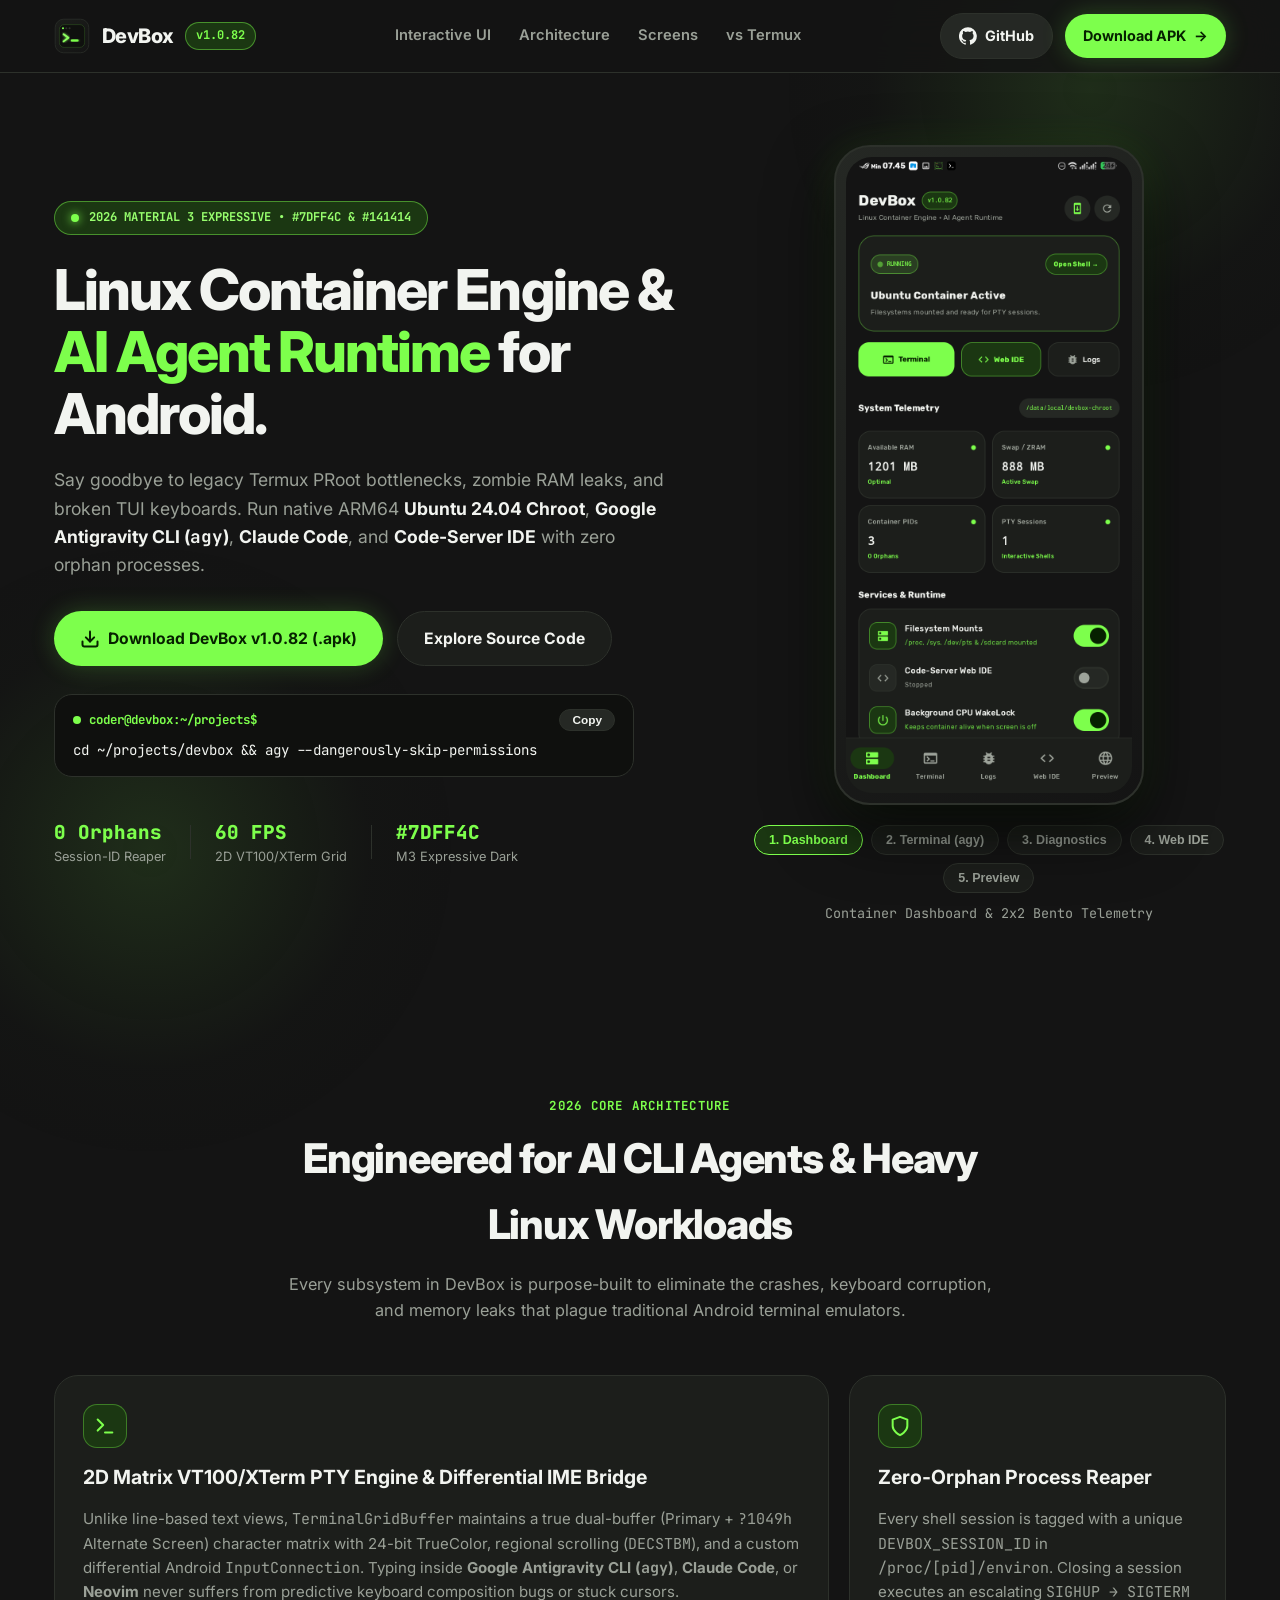
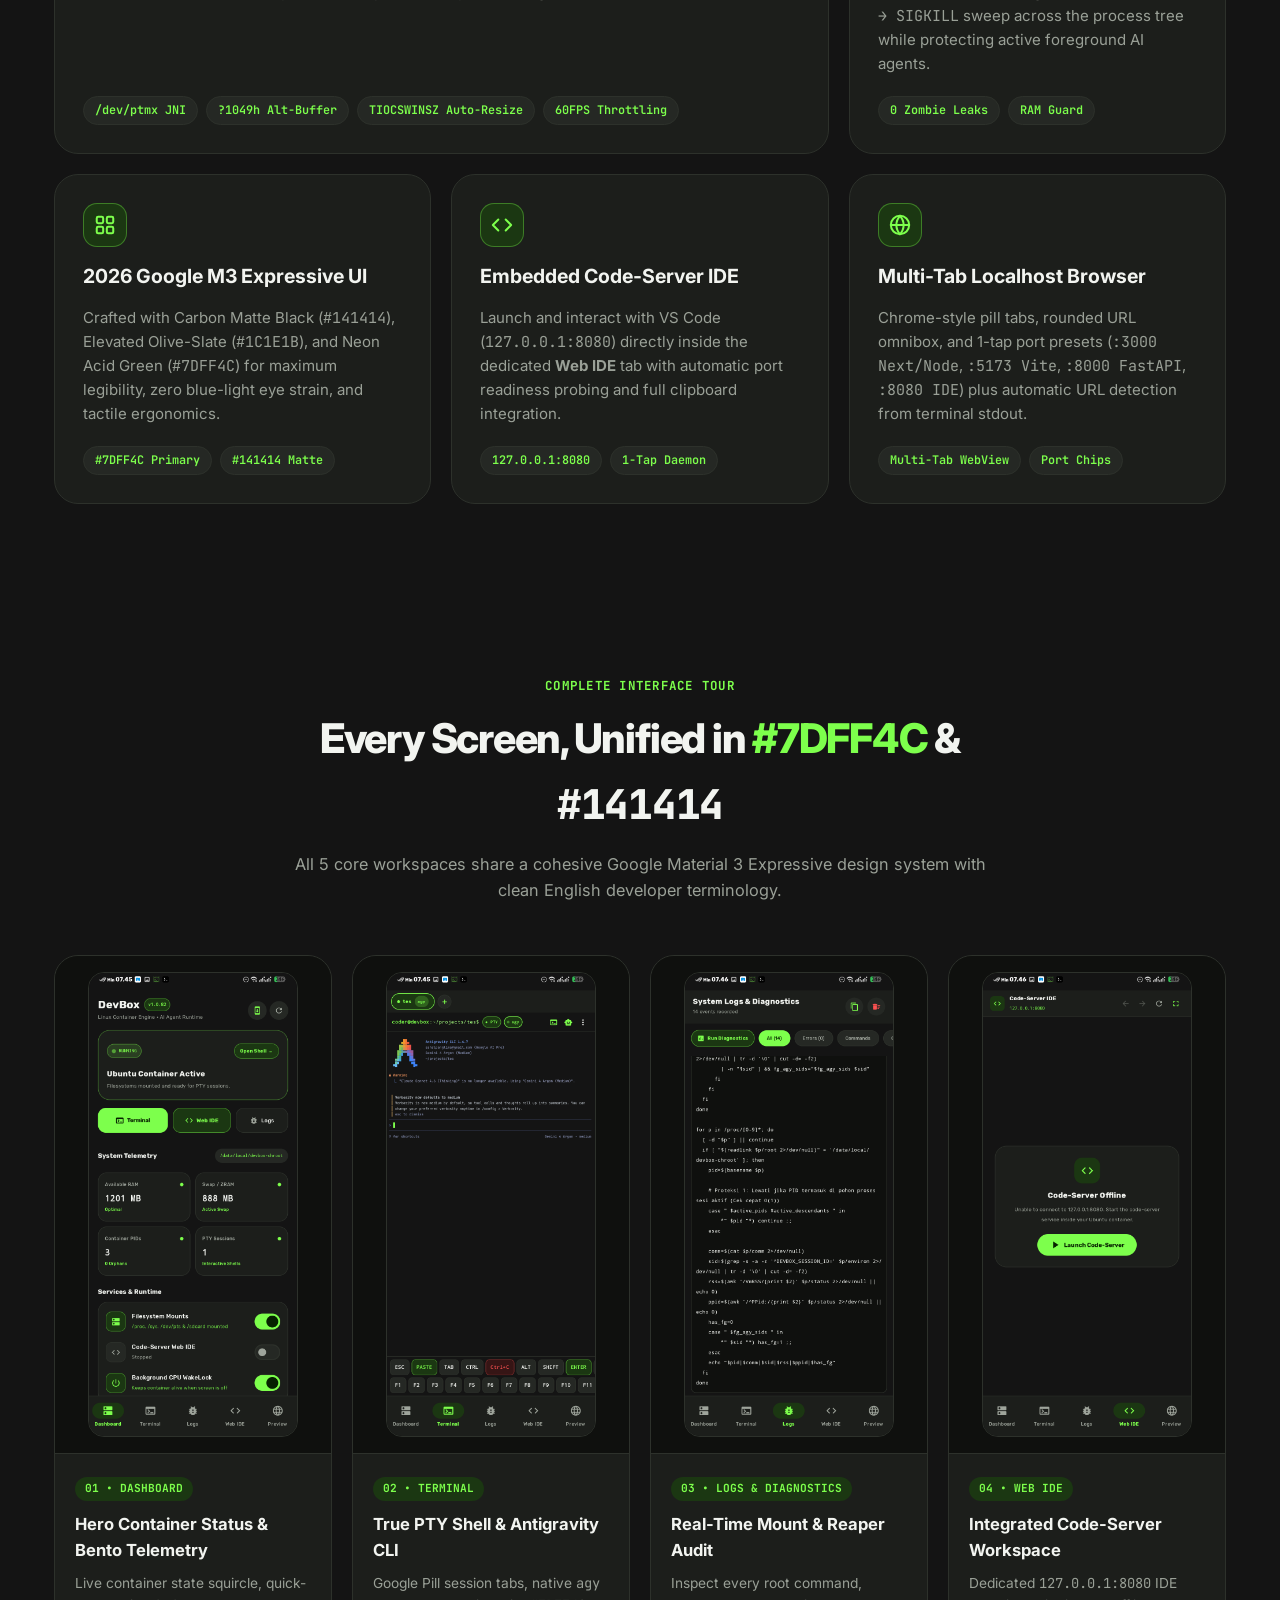
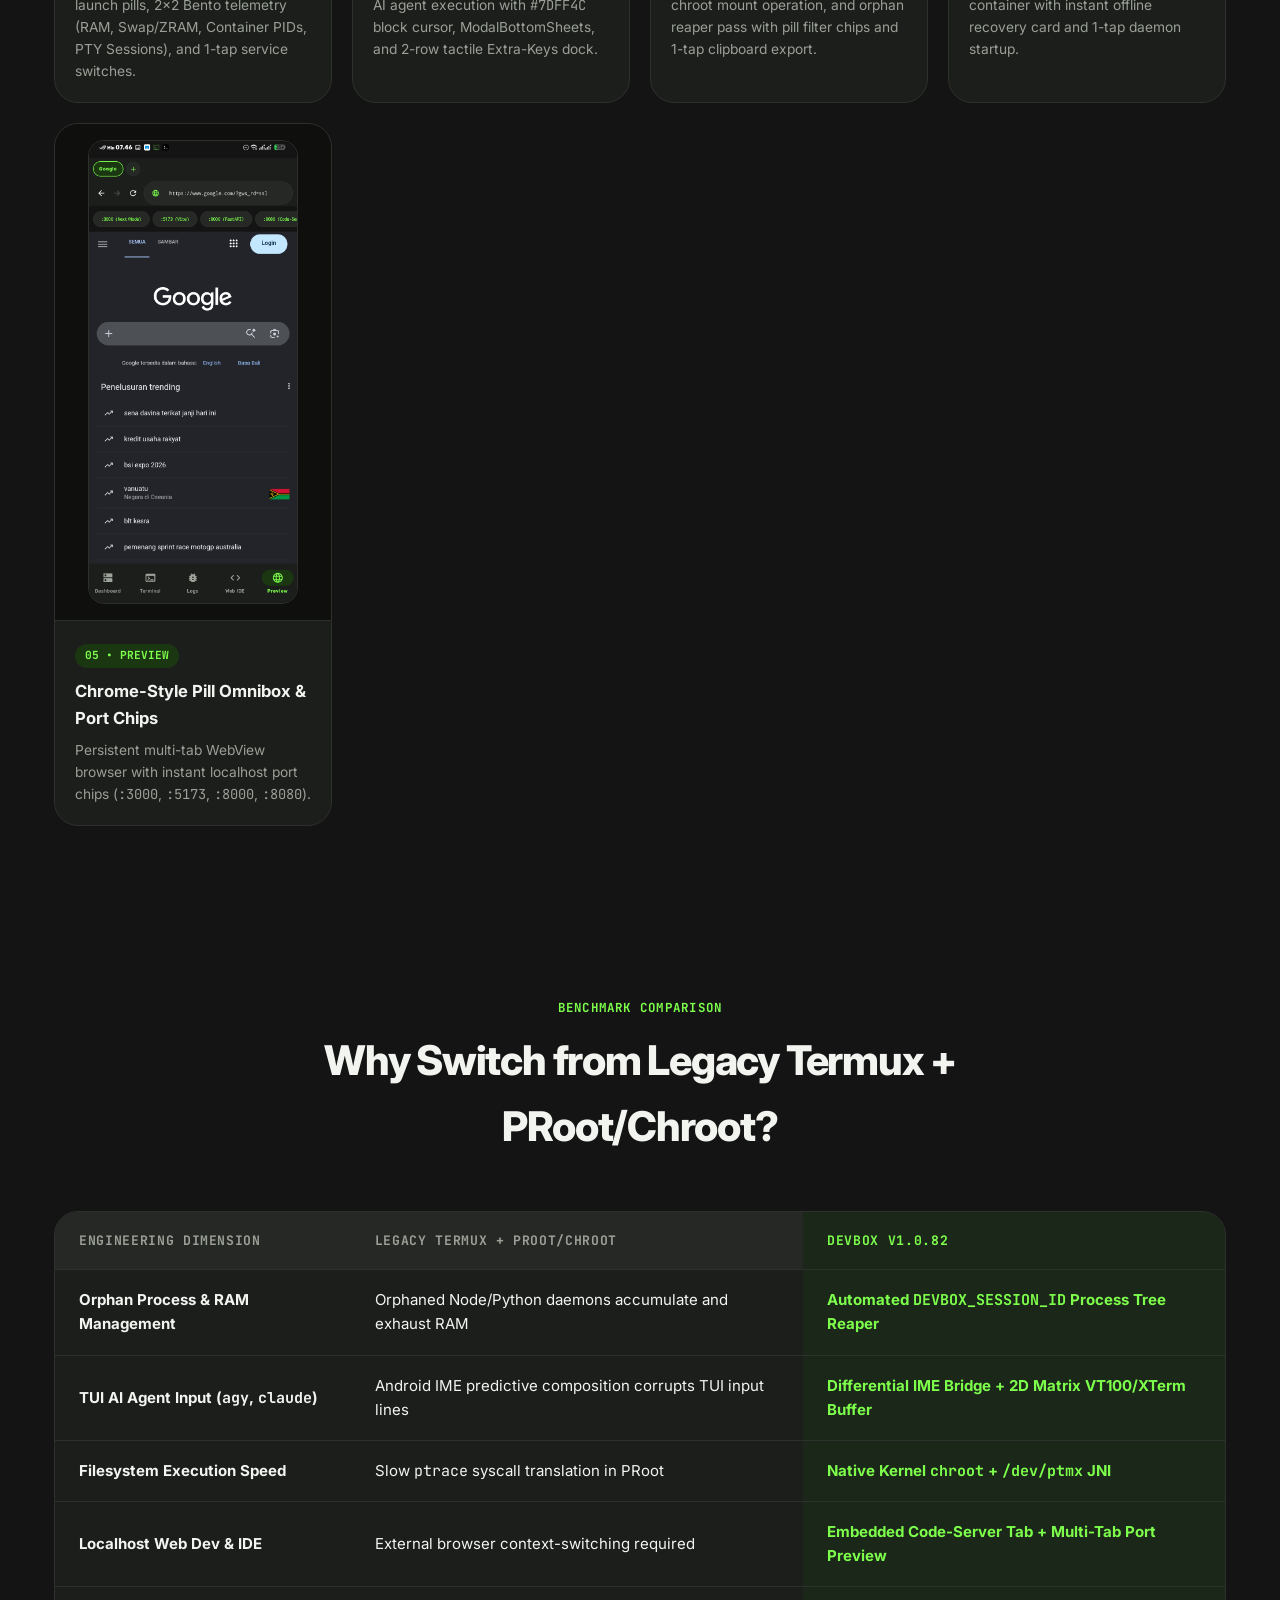
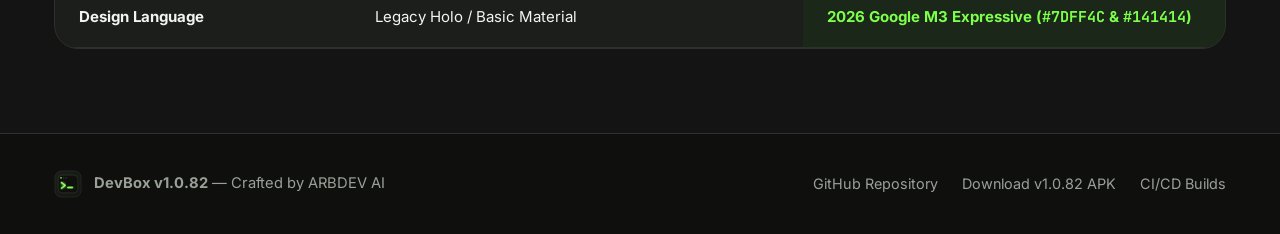
==== commit 928b4920: "fix(web,docs): restore clean initial UI/UX, remove all emojis, and fix mobile grid overflow" ====
--- a/docs/index.html
+++ b/docs/index.html
@@ -2,7 +2,7 @@
 <html lang="en" class="dark">
 <head>
   <meta charset="UTF-8" />
-  <meta name="viewport" content="width=device-width, initial-scale=1.0, maximum-scale=5.0" />
+  <meta name="viewport" content="width=device-width, initial-scale=1.0" />
   <title>DevBox v1.0.82 — Linux Container Engine & AI Agent Runtime for Android</title>
   <meta name="description" content="Native ARM64 Ubuntu Chroot Engine, 2D Matrix VT100/XTerm PTY, Zero-Orphan Process Reaper, and Integrated Code-Server IDE for Android. Redesigned with 2026 Material 3 Expressive (#7DFF4C & #141414)." />
   <meta name="theme-color" content="#141414" />
@@ -26,7 +26,7 @@
         <span class="version-pill">v1.0.82</span>
       </a>
 
-      <nav class="nav-links" aria-label="Primary Navigation">
+      <nav class="nav-links">
         <a href="#showcase">Interactive UI</a>
         <a href="#bento">Architecture</a>
         <a href="#gallery">Screens</a>
@@ -34,35 +34,13 @@
       </nav>
 
       <div class="nav-actions">
-        <a href="https://github.com/arbdevai/devbox" target="_blank" rel="noopener" class="btn btn-tonal nav-github-btn">
+        <a href="https://github.com/arbdevai/devbox" target="_blank" rel="noopener" class="btn btn-tonal nav-github">
           <svg width="18" height="18" viewBox="0 0 24 24" fill="currentColor"><path d="M12 .3a12 12 0 0 0-3.8 23.4c.6.1.8-.3.8-.6v-2c-3.3.7-4-1.6-4-1.6-.6-1.4-1.4-1.8-1.4-1.8-1-.7.1-.7.1-.7 1.2.1 1.8 1.2 1.8 1.2 1 1.8 2.8 1.3 3.5 1 .1-.8.4-1.3.7-1.6-2.7-.3-5.5-1.3-5.5-5.9 0-1.3.5-2.4 1.2-3.2-.1-.3-.5-1.5.1-3.2 0 0 1-.3 3.3 1.2a11.5 11.5 0 0 1 6 0c2.3-1.5 3.3-1.2 3.3-1.2.6 1.7.2 2.9.1 3.2.8.8 1.2 1.9 1.2 3.2 0 4.6-2.8 5.6-5.5 5.9.4.4.8 1.1.8 2.2v3.3c0 .3.2.7.8.6A12 12 0 0 0 12 .3"/></svg>
-          <span class="nav-github-text">GitHub</span>
+          <span class="github-label">GitHub</span>
         </a>
-        <a href="https://github.com/arbdevai/devbox/releases/tag/v1.0.82" target="_blank" rel="noopener" class="btn btn-primary nav-download-btn">
+        <a href="https://github.com/arbdevai/devbox/releases/tag/v1.0.82" target="_blank" rel="noopener" class="btn btn-primary nav-cta">
           <span>Download APK</span>
           <span class="btn-arrow">→</span>
-        </a>
-        <button class="mobile-menu-btn" id="mobileMenuBtn" aria-label="Toggle Menu" aria-expanded="false">
-          <svg class="icon-menu" width="22" height="22" viewBox="0 0 24 24" fill="none" stroke="currentColor" stroke-width="2.2" stroke-linecap="round"><line x1="4" y1="7" x2="20" y2="7"/><line x1="4" y1="12" x2="20" y2="12"/><line x1="4" y1="17" x2="20" y2="17"/></svg>
-          <svg class="icon-close" width="22" height="22" viewBox="0 0 24 24" fill="none" stroke="currentColor" stroke-width="2.2" stroke-linecap="round"><line x1="18" y1="6" x2="6" y2="18"/><line x1="6" y1="6" x2="18" y2="18"/></svg>
-        </button>
-      </div>
-    </div>
-
-    <!-- Slide-down Mobile Navigation Sheet -->
-    <div class="mobile-nav-drawer" id="mobileNavDrawer">
-      <div class="mobile-nav-links">
-        <a href="#showcase" class="mobile-nav-link">📱 Interactive UI Preview</a>
-        <a href="#bento" class="mobile-nav-link">⚡ 2026 Core Architecture</a>
-        <a href="#gallery" class="mobile-nav-link">🖼️ 5-Screen Visual Tour</a>
-        <a href="#comparison" class="mobile-nav-link">🆚 DevBox vs. Legacy Termux</a>
-      </div>
-      <div class="mobile-nav-cta">
-        <a href="https://github.com/arbdevai/devbox/releases/tag/v1.0.82" class="btn btn-primary btn-block">
-          Download APK v1.0.82
-        </a>
-        <a href="https://github.com/arbdevai/devbox" target="_blank" rel="noopener" class="btn btn-tonal btn-block">
-          View GitHub Repository
         </a>
       </div>
     </div>
@@ -74,7 +52,7 @@
       <div class="hero-content">
         <div class="status-badge">
           <span class="pulse-dot"></span>
-          <span>2026 M3 EXPRESSIVE • #7DFF4C &amp; #141414</span>
+          <span>2026 MATERIAL 3 EXPRESSIVE • #7DFF4C &amp; #141414</span>
         </div>
 
         <h1 class="hero-title">
@@ -86,12 +64,11 @@
         </p>
 
         <div class="hero-cta-row">
-          <a href="https://github.com/arbdevai/devbox/releases/tag/v1.0.82" class="btn btn-primary btn-lg hero-btn-main">
+          <a href="https://github.com/arbdevai/devbox/releases/tag/v1.0.82" class="btn btn-primary btn-lg">
             <svg width="20" height="20" viewBox="0 0 24 24" fill="none" stroke="currentColor" stroke-width="2.4" stroke-linecap="round" stroke-linejoin="round"><path d="M21 15v4a2 2 0 0 1-2 2H5a2 2 0 0 1-2-2v-4"/><polyline points="7 10 12 15 17 10"/><line x1="12" y1="15" x2="12" y2="3"/></svg>
             <span>Download DevBox v1.0.82 (.apk)</span>
           </a>
-          <a href="https://github.com/arbdevai/devbox" target="_blank" rel="noopener" class="btn btn-surface btn-lg hero-btn-sec">
-            <svg width="18" height="18" viewBox="0 0 24 24" fill="currentColor"><path d="M12 .3a12 12 0 0 0-3.8 23.4c.6.1.8-.3.8-.6v-2c-3.3.7-4-1.6-4-1.6-.6-1.4-1.4-1.8-1.4-1.8-1-.7.1-.7.1-.7 1.2.1 1.8 1.2 1.8 1.2 1 1.8 2.8 1.3 3.5 1 .1-.8.4-1.3.7-1.6-2.7-.3-5.5-1.3-5.5-5.9 0-1.3.5-2.4 1.2-3.2-.1-.3-.5-1.5.1-3.2 0 0 1-.3 3.3 1.2a11.5 11.5 0 0 1 6 0c2.3-1.5 3.3-1.2 3.3-1.2.6 1.7.2 2.9.1 3.2.8.8 1.2 1.9 1.2 3.2 0 4.6-2.8 5.6-5.5 5.9.4.4.8 1.1.8 2.2v3.3c0 .3.2.7.8.6A12 12 0 0 0 12 .3"/></svg>
+          <a href="https://github.com/arbdevai/devbox" target="_blank" rel="noopener" class="btn btn-surface btn-lg">
             <span>Explore Source Code</span>
           </a>
         </div>
@@ -109,58 +86,51 @@
         <div class="hero-metrics">
           <div class="metric-item">
             <span class="metric-val">0 Orphans</span>
-            <span class="metric-lbl">Session Reaper</span>
+            <span class="metric-lbl">Session-ID Reaper</span>
           </div>
           <div class="metric-divider"></div>
           <div class="metric-item">
             <span class="metric-val">60 FPS</span>
-            <span class="metric-lbl">2D VT100 Grid</span>
+            <span class="metric-lbl">2D VT100/XTerm Grid</span>
           </div>
           <div class="metric-divider"></div>
           <div class="metric-item">
             <span class="metric-val">#7DFF4C</span>
-            <span class="metric-lbl">M3 Expressive</span>
+            <span class="metric-lbl">M3 Expressive Dark</span>
           </div>
         </div>
       </div>
 
       <!-- Interactive Phone Switcher -->
       <div class="hero-QuickPreview">
-        <!-- Scrollable Pill Bar on Top for Easy Mobile Reach -->
-        <div class="screen-tabs-wrap">
-          <div class="screen-tabs" role="tablist" id="screenTabList">
-            <button class="screen-tab active" data-index="0" data-img="assets/screenshots/01-dashboard.png" data-caption="1/5 • Container Dashboard & 2x2 Bento Telemetry">
-              1. Dashboard
-            </button>
-            <button class="screen-tab" data-index="1" data-img="assets/screenshots/02-terminal-agy.png" data-caption="2/5 • Native PTY Terminal Running Antigravity CLI (agy)">
-              2. Terminal (agy)
-            </button>
-            <button class="screen-tab" data-index="2" data-img="assets/screenshots/03-system-logs.png" data-caption="3/5 • System Logs, Mount Audit & Process Reaper">
-              3. Diagnostics
-            </button>
-            <button class="screen-tab" data-index="3" data-img="assets/screenshots/04-code-server-ide.png" data-caption="4/5 • Integrated Code-Server VS Code Web IDE (:8080)">
-              4. Web IDE
-            </button>
-            <button class="screen-tab" data-index="4" data-img="assets/screenshots/05-web-preview.png" data-caption="5/5 • Multi-Tab Localhost Browser & Port Chips">
-              5. Preview
-            </button>
-          </div>
-        </div>
-
-        <div class="phone-stage">
-          <button class="stage-nav-btn prev" id="prevScreenBtn" aria-label="Previous Screen">‹</button>
-          <div class="phone-frame" id="phoneTouchArea">
-            <img
-              id="activeScreenImg"
-              src="assets/screenshots/01-dashboard.png"
-              alt="DevBox App Screen Preview"
-              class="phone-screen-img"
-            />
-          </div>
-          <button class="stage-nav-btn next" id="nextScreenBtn" aria-label="Next Screen">›</button>
-        </div>
-
-        <p id="activeScreenCaption" class="screen-caption">1/5 • Container Dashboard &amp; 2x2 Bento Telemetry</p>
+        <div class="phone-frame">
+          <div class="phone-notch"></div>
+          <img
+            id="activeScreenImg"
+            src="assets/screenshots/01-dashboard.png"
+            alt="DevBox App Screen Preview"
+            class="phone-screen-img"
+          />
+        </div>
+
+        <div class="screen-tabs" role="tablist">
+          <button class="screen-tab active" data-img="assets/screenshots/01-dashboard.png" data-caption="Container Dashboard & 2x2 Bento Telemetry">
+            1. Dashboard
+          </button>
+          <button class="screen-tab" data-img="assets/screenshots/02-terminal-agy.png" data-caption="Native PTY Terminal Running Antigravity CLI (agy)">
+            2. Terminal (agy)
+          </button>
+          <button class="screen-tab" data-img="assets/screenshots/03-system-logs.png" data-caption="System Logs, Mount Audit & Process Reaper Diagnostics">
+            3. Diagnostics
+          </button>
+          <button class="screen-tab" data-img="assets/screenshots/04-code-server-ide.png" data-caption="Integrated Code-Server VS Code Web IDE (127.0.0.1:8080)">
+            4. Web IDE
+          </button>
+          <button class="screen-tab" data-img="assets/screenshots/05-web-preview.png" data-caption="Multi-Tab Localhost Browser with Instant Port Presets">
+            5. Preview
+          </button>
+        </div>
+        <p id="activeScreenCaption" class="screen-caption">Container Dashboard &amp; 2x2 Bento Telemetry</p>
       </div>
     </section>
 
@@ -176,11 +146,10 @@
 
       <div class="bento-grid">
         <article class="bento-card bento-wide">
-          <div class="bento-card-top">
-            <div class="bento-icon">⚡</div>
-            <span class="bento-kicker">TERMINAL ENGINE</span>
-          </div>
-          <h3>2D Matrix VT100/XTerm PTY &amp; Differential IME Bridge</h3>
+          <div class="bento-icon">
+            <svg width="22" height="22" viewBox="0 0 24 24" fill="none" stroke="#7DFF4C" stroke-width="2.2" stroke-linecap="round" stroke-linejoin="round"><polyline points="4 17 10 11 4 5"/><line x1="12" y1="19" x2="20" y2="19"/></svg>
+          </div>
+          <h3>2D Matrix VT100/XTerm PTY Engine &amp; Differential IME Bridge</h3>
           <p>
             Unlike line-based text views, <code>TerminalGridBuffer</code> maintains a true dual-buffer (Primary + <code>?1049h</code> Alternate Screen) character matrix with 24-bit TrueColor, regional scrolling (<code>DECSTBM</code>), and a custom differential Android <code>InputConnection</code>. Typing inside <strong>Google Antigravity CLI (<code>agy</code>)</strong>, <strong>Claude Code</strong>, or <strong>Neovim</strong> never suffers from predictive keyboard composition bugs or stuck cursors.
           </p>
@@ -193,9 +162,8 @@
         </article>
 
         <article class="bento-card">
-          <div class="bento-card-top">
-            <div class="bento-icon">🛡️</div>
-            <span class="bento-kicker">MEMORY GUARD</span>
+          <div class="bento-icon">
+            <svg width="22" height="22" viewBox="0 0 24 24" fill="none" stroke="#7DFF4C" stroke-width="2.2" stroke-linecap="round" stroke-linejoin="round"><path d="M12 22s8-4 8-10V5l-8-3-8 3v7c0 6 8 10 8 10z"/></svg>
           </div>
           <h3>Zero-Orphan Process Reaper</h3>
           <p>
@@ -203,14 +171,13 @@
           </p>
           <div class="bento-tags">
             <span>0 Zombie Leaks</span>
-            <span>OOM Shield</span>
+            <span>RAM Guard</span>
           </div>
         </article>
 
         <article class="bento-card">
-          <div class="bento-card-top">
-            <div class="bento-icon">🎨</div>
-            <span class="bento-kicker">DESIGN SYSTEM</span>
+          <div class="bento-icon">
+            <svg width="22" height="22" viewBox="0 0 24 24" fill="none" stroke="#7DFF4C" stroke-width="2.2" stroke-linecap="round" stroke-linejoin="round"><rect x="3" y="3" width="7" height="7" rx="1.5"/><rect x="14" y="3" width="7" height="7" rx="1.5"/><rect x="14" y="14" width="7" height="7" rx="1.5"/><rect x="3" y="14" width="7" height="7" rx="1.5"/></svg>
           </div>
           <h3>2026 Google M3 Expressive UI</h3>
           <p>
@@ -223,9 +190,8 @@
         </article>
 
         <article class="bento-card">
-          <div class="bento-card-top">
-            <div class="bento-icon">💻</div>
-            <span class="bento-kicker">CLOUD / LOCAL IDE</span>
+          <div class="bento-icon">
+            <svg width="22" height="22" viewBox="0 0 24 24" fill="none" stroke="#7DFF4C" stroke-width="2.2" stroke-linecap="round" stroke-linejoin="round"><polyline points="16 18 22 12 16 6"/><polyline points="8 6 2 12 8 18"/></svg>
           </div>
           <h3>Embedded Code-Server IDE</h3>
           <p>
@@ -238,9 +204,8 @@
         </article>
 
         <article class="bento-card">
-          <div class="bento-card-top">
-            <div class="bento-icon">🌐</div>
-            <span class="bento-kicker">LOCALHOST DEV</span>
+          <div class="bento-icon">
+            <svg width="22" height="22" viewBox="0 0 24 24" fill="none" stroke="#7DFF4C" stroke-width="2.2" stroke-linecap="round" stroke-linejoin="round"><circle cx="12" cy="12" r="10"/><line x1="2" y1="12" x2="22" y2="12"/><path d="M12 2a15.3 15.3 0 0 1 4 10 15.3 15.3 0 0 1-4 10 15.3 15.3 0 0 1-4-10 15.3 15.3 0 0 1 4-10z"/></svg>
           </div>
           <h3>Multi-Tab Localhost Browser</h3>
           <p>
@@ -254,23 +219,19 @@
       </div>
     </section>
 
-    <!-- Full 5-Screen Visual Gallery (Swipeable Carousel on Mobile) -->
+    <!-- Full 5-Screen Visual Gallery -->
     <section class="section container" id="gallery">
       <div class="section-header">
         <span class="eyebrow">COMPLETE INTERFACE TOUR</span>
         <h2 class="section-title">Every Screen, Unified in <span class="text-acid">#7DFF4C</span> &amp; <span class="text-mono">#141414</span></h2>
         <p class="section-desc">
-          Swipe horizontally on mobile or tap any screen to inspect the 2026 Google Material 3 Expressive interface in full resolution.
+          All 5 core workspaces share a cohesive Google Material 3 Expressive design system with clean English developer terminology.
         </p>
       </div>
 
-      <div class="swipe-hint-mobile">
-        <span>← Swipe horizontally to explore all 5 screens • Tap image to zoom →</span>
-      </div>
-
-      <div class="gallery-grid" id="galleryCarousel">
-        <div class="gallery-card">
-          <div class="gallery-img-wrap" data-zoom="assets/screenshots/01-dashboard.png">
+      <div class="gallery-grid">
+        <div class="gallery-card">
+          <div class="gallery-img-wrap">
             <img src="assets/screenshots/01-dashboard.png" alt="Dashboard Screen" loading="lazy" />
           </div>
           <div class="gallery-info">
@@ -281,7 +242,7 @@
         </div>
 
         <div class="gallery-card">
-          <div class="gallery-img-wrap" data-zoom="assets/screenshots/02-terminal-agy.png">
+          <div class="gallery-img-wrap">
             <img src="assets/screenshots/02-terminal-agy.png" alt="Terminal Screen running Antigravity CLI" loading="lazy" />
           </div>
           <div class="gallery-info">
@@ -292,7 +253,7 @@
         </div>
 
         <div class="gallery-card">
-          <div class="gallery-img-wrap" data-zoom="assets/screenshots/03-system-logs.png">
+          <div class="gallery-img-wrap">
             <img src="assets/screenshots/03-system-logs.png" alt="System Logs Screen" loading="lazy" />
           </div>
           <div class="gallery-info">
@@ -303,7 +264,7 @@
         </div>
 
         <div class="gallery-card">
-          <div class="gallery-img-wrap" data-zoom="assets/screenshots/04-code-server-ide.png">
+          <div class="gallery-img-wrap">
             <img src="assets/screenshots/04-code-server-ide.png" alt="Code-Server Web IDE Screen" loading="lazy" />
           </div>
           <div class="gallery-info">
@@ -314,7 +275,7 @@
         </div>
 
         <div class="gallery-card">
-          <div class="gallery-img-wrap" data-zoom="assets/screenshots/05-web-preview.png">
+          <div class="gallery-img-wrap">
             <img src="assets/screenshots/05-web-preview.png" alt="Web Preview Browser Screen" loading="lazy" />
           </div>
           <div class="gallery-info">
@@ -326,7 +287,7 @@
       </div>
     </section>
 
-    <!-- Comparison Table Section (Responsive Cards on Mobile) -->
+    <!-- Comparison Table Section -->
     <section class="section container" id="comparison">
       <div class="section-header">
         <span class="eyebrow">BENCHMARK COMPARISON</span>
@@ -344,29 +305,29 @@
           </thead>
           <tbody>
             <tr>
-              <td data-label="Dimension"><strong>Orphan Process &amp; RAM Management</strong></td>
-              <td data-label="Legacy Termux">Orphaned Node/Python daemons accumulate and exhaust RAM</td>
-              <td data-label="DevBox v1.0.82" class="highlight-col"><strong>Automated <code>DEVBOX_SESSION_ID</code> Process Tree Reaper</strong></td>
-            </tr>
-            <tr>
-              <td data-label="Dimension"><strong>TUI AI Agent Input (<code>agy</code>, <code>claude</code>)</strong></td>
-              <td data-label="Legacy Termux">Android IME predictive composition corrupts TUI input lines</td>
-              <td data-label="DevBox v1.0.82" class="highlight-col"><strong>Differential IME Bridge + 2D Matrix VT100/XTerm Buffer</strong></td>
-            </tr>
-            <tr>
-              <td data-label="Dimension"><strong>Filesystem Execution Speed</strong></td>
-              <td data-label="Legacy Termux">Slow <code>ptrace</code> syscall translation in PRoot</td>
-              <td data-label="DevBox v1.0.82" class="highlight-col"><strong>Native Kernel <code>chroot</code> + <code>/dev/ptmx</code> JNI</strong></td>
-            </tr>
-            <tr>
-              <td data-label="Dimension"><strong>Localhost Web Dev &amp; IDE</strong></td>
-              <td data-label="Legacy Termux">External browser context-switching required</td>
-              <td data-label="DevBox v1.0.82" class="highlight-col"><strong>Embedded Code-Server Tab + Multi-Tab Port Preview</strong></td>
-            </tr>
-            <tr>
-              <td data-label="Dimension"><strong>Design Language</strong></td>
-              <td data-label="Legacy Termux">Legacy Holo / Basic Material</td>
-              <td data-label="DevBox v1.0.82" class="highlight-col"><strong>2026 Google M3 Expressive (<code>#7DFF4C</code> &amp; <code>#141414</code>)</strong></td>
+              <td><strong>Orphan Process &amp; RAM Management</strong></td>
+              <td>Orphaned Node/Python daemons accumulate and exhaust RAM</td>
+              <td class="highlight-col"><strong>Automated <code>DEVBOX_SESSION_ID</code> Process Tree Reaper</strong></td>
+            </tr>
+            <tr>
+              <td><strong>TUI AI Agent Input (<code>agy</code>, <code>claude</code>)</strong></td>
+              <td>Android IME predictive composition corrupts TUI input lines</td>
+              <td class="highlight-col"><strong>Differential IME Bridge + 2D Matrix VT100/XTerm Buffer</strong></td>
+            </tr>
+            <tr>
+              <td><strong>Filesystem Execution Speed</strong></td>
+              <td>Slow <code>ptrace</code> syscall translation in PRoot</td>
+              <td class="highlight-col"><strong>Native Kernel <code>chroot</code> + <code>/dev/ptmx</code> JNI</strong></td>
+            </tr>
+            <tr>
+              <td><strong>Localhost Web Dev &amp; IDE</strong></td>
+              <td>External browser context-switching required</td>
+              <td class="highlight-col"><strong>Embedded Code-Server Tab + Multi-Tab Port Preview</strong></td>
+            </tr>
+            <tr>
+              <td><strong>Design Language</strong></td>
+              <td>Legacy Holo / Basic Material</td>
+              <td class="highlight-col"><strong>2026 Google M3 Expressive (<code>#7DFF4C</code> &amp; <code>#141414</code>)</strong></td>
             </tr>
           </tbody>
         </table>
@@ -388,25 +349,6 @@
     </div>
   </footer>
 
-  <!-- Mobile Floating Bottom Action Dock (M3 Pill Style) -->
-  <div class="mobile-bottom-dock">
-    <a href="#showcase" class="dock-item">
-      <span>📱 Preview</span>
-    </a>
-    <a href="#bento" class="dock-item">
-      <span>⚡ Specs</span>
-    </a>
-    <a href="https://github.com/arbdevai/devbox/releases/tag/v1.0.82" class="dock-cta">
-      <span>⬇ APK v1.0.82</span>
-    </a>
-  </div>
-
-  <!-- Fullscreen Image Zoom Lightbox Modal -->
-  <div class="lightbox-modal" id="lightboxModal" aria-hidden="true">
-    <button class="lightbox-close" id="lightboxClose" aria-label="Close Fullscreen Image">✕</button>
-    <img src="" alt="Fullscreen App Screenshot" id="lightboxImg" />
-  </div>
-
   <script src="app.js"></script>
 </body>
 </html>
--- a/docs/styles.css
+++ b/docs/styles.css
@@ -19,7 +19,6 @@
   box-sizing: border-box;
   margin: 0;
   padding: 0;
-  -webkit-tap-highlight-color: transparent;
 }
 
 html {
@@ -70,14 +69,14 @@
   position: sticky;
   top: 0;
   z-index: 100;
-  background: rgba(20, 20, 20, 0.86);
-  backdrop-filter: blur(18px);
-  -webkit-backdrop-filter: blur(18px);
+  background: rgba(20, 20, 20, 0.82);
+  backdrop-filter: blur(16px);
+  -webkit-backdrop-filter: blur(16px);
   border-bottom: 1px solid var(--border);
 }
 
 .nav-inner {
-  height: 70px;
+  height: 72px;
   display: flex;
   align-items: center;
   justify-content: space-between;
@@ -87,19 +86,19 @@
 .brand {
   display: flex;
   align-items: center;
-  gap: 10px;
+  gap: 12px;
   text-decoration: none;
   color: var(--text-main);
   flex-shrink: 0;
 }
 
 .brand-logo {
-  width: 34px;
-  height: 34px;
+  width: 36px;
+  height: 36px;
 }
 
 .brand-name {
-  font-size: 1.22rem;
+  font-size: 1.25rem;
   font-weight: 800;
   letter-spacing: -0.03em;
 }
@@ -109,9 +108,9 @@
   color: var(--primary);
   border: 1px solid rgba(125, 255, 76, 0.45);
   font-family: 'JetBrains Mono', monospace;
-  font-size: 0.72rem;
+  font-size: 0.75rem;
   font-weight: 700;
-  padding: 2px 9px;
+  padding: 3px 10px;
   border-radius: var(--radius-pill);
 }
 
@@ -135,81 +134,8 @@
 .nav-actions {
   display: flex;
   align-items: center;
-  gap: 10px;
-}
-
-/* Mobile Menu Button & Drawer */
-.mobile-menu-btn {
-  display: none;
-  width: 40px;
-  height: 40px;
-  border-radius: 12px;
-  background: var(--surface-variant);
-  border: 1px solid var(--border);
-  color: var(--text-main);
-  align-items: center;
-  justify-content: center;
-  cursor: pointer;
-}
-
-.mobile-menu-btn .icon-close {
-  display: none;
-}
-
-.mobile-menu-btn.open .icon-menu {
-  display: none;
-}
-
-.mobile-menu-btn.open .icon-close {
-  display: block;
-  color: var(--primary);
-}
-
-.mobile-nav-drawer {
-  display: none;
-  background: var(--surface);
-  border-bottom: 1px solid var(--border);
-  padding: 16px 20px 22px;
-}
-
-.mobile-nav-drawer.open {
-  display: block;
-}
-
-.mobile-nav-links {
-  display: flex;
-  flex-direction: column;
-  gap: 6px;
-  margin-bottom: 16px;
-}
-
-.mobile-nav-link {
-  display: block;
-  padding: 12px 14px;
-  border-radius: 14px;
-  background: var(--surface-variant);
-  color: var(--text-main);
-  text-decoration: none;
-  font-weight: 600;
-  font-size: 0.94rem;
-  border: 1px solid var(--border);
-}
-
-.mobile-nav-link:active {
-  border-color: var(--primary);
-  color: var(--primary);
-}
-
-.mobile-nav-cta {
-  display: flex;
-  flex-direction: column;
-  gap: 10px;
-}
-
-.btn-block {
-  width: 100%;
-  justify-content: center;
-  padding: 13px 18px;
+  gap: 12px;
+  flex-shrink: 0;
 }
 
 /* Buttons */
@@ -270,26 +196,31 @@
 .hero {
   position: relative;
   z-index: 1;
-  padding: 64px 24px 80px;
+  padding: 72px 24px 84px;
   display: grid;
   grid-template-columns: 1.15fr 0.85fr;
-  gap: 52px;
-  align-items: center;
+  gap: 56px;
+  align-items: center;
+}
+
+.hero-content,
+.hero-QuickPreview {
+  min-width: 0;
 }
 
 .status-badge {
   display: inline-flex;
   align-items: center;
-  gap: 9px;
+  gap: 10px;
   background: var(--primary-container);
   border: 1px solid rgba(125, 255, 76, 0.45);
   color: var(--on-primary-container);
-  padding: 6px 14px;
+  padding: 6px 16px;
   border-radius: var(--radius-pill);
   font-family: 'JetBrains Mono', monospace;
-  font-size: 0.74rem;
+  font-size: 0.76rem;
   font-weight: 700;
-  margin-bottom: 20px;
+  margin-bottom: 24px;
   max-width: 100%;
 }
 
@@ -309,11 +240,11 @@
 }
 
 .hero-title {
-  font-size: clamp(2.15rem, 4.4vw, 3.75rem);
+  font-size: clamp(2.25rem, 4.4vw, 3.8rem);
   font-weight: 800;
-  line-height: 1.12;
+  line-height: 1.1;
   letter-spacing: -0.035em;
-  margin-bottom: 18px;
+  margin-bottom: 22px;
 }
 
 .text-acid {
@@ -321,10 +252,10 @@
 }
 
 .hero-subtitle {
-  font-size: 1.05rem;
+  font-size: 1.1rem;
   color: var(--text-muted);
   max-width: 620px;
-  margin-bottom: 28px;
+  margin-bottom: 32px;
 }
 
 .hero-subtitle strong {
@@ -334,18 +265,19 @@
 .hero-cta-row {
   display: flex;
   flex-wrap: wrap;
-  gap: 12px;
-  margin-bottom: 26px;
-}
-
-/* Code Pill Box (Always Left-Aligned) */
+  gap: 14px;
+  margin-bottom: 28px;
+}
+
+/* Code Pill Box */
 .code-pill-box {
   background: var(--bg-deep);
   border: 1px solid var(--border);
   border-radius: var(--radius-lg);
-  padding: 14px 16px;
+  padding: 14px 18px;
   max-width: 580px;
-  margin-bottom: 28px;
+  width: 100%;
+  margin-bottom: 32px;
   text-align: left;
 }
 
@@ -359,17 +291,18 @@
 .code-dot {
   width: 8px;
   height: 8px;
+  flex-shrink: 0;
   border-radius: 50%;
   background: var(--primary);
-  flex-shrink: 0;
 }
 
 .code-label {
   font-family: 'JetBrains Mono', monospace;
-  font-size: 0.76rem;
+  font-size: 0.78rem;
   color: var(--primary);
   font-weight: 700;
   flex: 1;
+  min-width: 0;
   overflow: hidden;
   text-overflow: ellipsis;
   white-space: nowrap;
@@ -380,31 +313,30 @@
   color: var(--text-main);
   border: 1px solid var(--border);
   border-radius: var(--radius-pill);
-  padding: 4px 12px;
+  padding: 3px 12px;
   font-size: 0.74rem;
   font-weight: 600;
   cursor: pointer;
   flex-shrink: 0;
 }
 
-.copy-btn:hover, .copy-btn:active {
+.copy-btn:hover {
   border-color: var(--primary);
   color: var(--primary);
 }
 
 .code-pill-box pre {
   overflow-x: auto;
-  font-size: 0.84rem;
+  font-size: 0.88rem;
   color: var(--text-main);
-  padding-bottom: 2px;
   -webkit-overflow-scrolling: touch;
 }
 
 .hero-metrics {
   display: flex;
   align-items: center;
-  gap: 22px;
-  padding-top: 6px;
+  gap: 24px;
+  padding-top: 8px;
 }
 
 .metric-item {
@@ -414,13 +346,13 @@
 
 .metric-val {
   font-family: 'JetBrains Mono', monospace;
-  font-size: 1.15rem;
+  font-size: 1.2rem;
   font-weight: 800;
   color: var(--primary);
 }
 
 .metric-lbl {
-  font-size: 0.78rem;
+  font-size: 0.8rem;
   color: var(--text-muted);
 }
 
@@ -430,110 +362,66 @@
   background: var(--border);
 }
 
-/* Interactive Phone Mockup & Stage */
+/* Interactive Phone Mockup */
 .hero-QuickPreview {
   display: flex;
   flex-direction: column;
   align-items: center;
-  width: 100%;
-}
-
-.screen-tabs-wrap {
-  width: 100%;
-  max-width: 440px;
-  margin-bottom: 18px;
-}
-
-.screen-tabs {
-  display: flex;
-  gap: 8px;
-  overflow-x: auto;
-  padding: 4px 4px 8px;
-  scrollbar-width: none;
-  -webkit-overflow-scrolling: touch;
-}
-
-.screen-tabs::-webkit-scrollbar {
-  display: none;
-}
-
-.screen-tab {
-  background: var(--surface);
-  color: var(--text-muted);
-  border: 1px solid var(--border);
-  border-radius: var(--radius-pill);
-  padding: 8px 14px;
-  font-size: 0.78rem;
-  font-weight: 700;
-  cursor: pointer;
-  white-space: nowrap;
-  flex-shrink: 0;
-  transition: all 0.18s ease;
-}
-
-.screen-tab:hover {
-  color: var(--text-main);
-  border-color: var(--primary);
-}
-
-.screen-tab.active {
-  background: var(--primary-container);
-  color: var(--primary);
-  border-color: var(--primary);
-}
-
-.phone-stage {
-  display: flex;
-  align-items: center;
-  justify-content: center;
-  gap: 12px;
-  width: 100%;
-}
-
-.stage-nav-btn {
-  width: 40px;
-  height: 40px;
-  border-radius: 50%;
-  background: var(--surface);
-  border: 1px solid var(--border);
-  color: var(--primary);
-  font-size: 1.4rem;
-  line-height: 1;
-  display: flex;
-  align-items: center;
-  justify-content: center;
-  cursor: pointer;
-  flex-shrink: 0;
-  transition: all 0.18s ease;
-}
-
-.stage-nav-btn:hover, .stage-nav-btn:active {
-  background: var(--primary-container);
-  border-color: var(--primary);
 }
 
 .phone-frame {
   position: relative;
-  width: min(74vw, 296px);
-  border-radius: 34px;
-  padding: 9px;
+  width: 310px;
+  max-width: 100%;
+  border-radius: 36px;
+  padding: 10px;
   background: linear-gradient(145deg, #252824, #141414);
   border: 2px solid var(--border);
-  box-shadow: 0 22px 58px rgba(0, 0, 0, 0.75), 0 0 36px rgba(125, 255, 76, 0.12);
+  box-shadow: 0 24px 64px rgba(0, 0, 0, 0.75), 0 0 40px rgba(125, 255, 76, 0.12);
 }
 
 .phone-screen-img {
   width: 100%;
   height: auto;
   display: block;
-  border-radius: 25px;
+  border-radius: 26px;
   transition: opacity 0.2s ease;
-  cursor: zoom-in;
+}
+
+.screen-tabs {
+  display: flex;
+  flex-wrap: wrap;
+  justify-content: center;
+  gap: 8px;
+  margin-top: 20px;
+}
+
+.screen-tab {
+  background: var(--surface);
+  color: var(--text-muted);
+  border: 1px solid var(--border);
+  border-radius: var(--radius-pill);
+  padding: 7px 14px;
+  font-size: 0.78rem;
+  font-weight: 700;
+  cursor: pointer;
+  transition: all 0.18s ease;
+}
+
+.screen-tab:hover {
+  color: var(--text-main);
+  border-color: var(--primary);
+}
+
+.screen-tab.active {
+  background: var(--primary-container);
+  color: var(--primary);
+  border-color: var(--primary);
 }
 
 .screen-caption {
-  margin-top: 12px;
-  font-size: 0.82rem;
+  margin-top: 10px;
+  font-size: 0.84rem;
   color: var(--text-muted);
   font-family: 'JetBrains Mono', monospace;
   text-align: center;
@@ -543,58 +431,57 @@
 .section {
   position: relative;
   z-index: 1;
-  padding: 76px 24px;
+  padding: 84px 24px;
 }
 
 .section-header {
   text-align: center;
   max-width: 720px;
-  margin: 0 auto 44px;
+  margin: 0 auto 52px;
 }
 
 .eyebrow {
   display: inline-block;
   font-family: 'JetBrains Mono', monospace;
-  font-size: 0.76rem;
+  font-size: 0.78rem;
   font-weight: 700;
   color: var(--primary);
   letter-spacing: 0.1em;
-  margin-bottom: 8px;
+  margin-bottom: 10px;
 }
 
 .section-title {
-  font-size: clamp(1.65rem, 3.2vw, 2.55rem);
+  font-size: clamp(1.85rem, 3.2vw, 2.6rem);
   font-weight: 800;
   letter-spacing: -0.03em;
-  line-height: 1.2;
-  margin-bottom: 12px;
+  margin-bottom: 14px;
 }
 
 .section-desc {
   color: var(--text-muted);
-  font-size: 0.98rem;
+  font-size: 1.02rem;
 }
 
 /* Bento Grid */
 .bento-grid {
   display: grid;
   grid-template-columns: repeat(3, 1fr);
-  gap: 18px;
+  gap: 20px;
 }
 
 .bento-card {
   background: var(--surface);
   border: 1px solid var(--border);
   border-radius: var(--radius-xl);
-  padding: 24px;
+  padding: 28px;
   display: flex;
   flex-direction: column;
-  gap: 12px;
+  gap: 14px;
   transition: transform 0.2s ease, border-color 0.2s ease;
 }
 
 .bento-card:hover {
-  transform: translateY(-3px);
+  transform: translateY(-4px);
   border-color: rgba(125, 255, 76, 0.55);
 }
 
@@ -602,161 +489,136 @@
   grid-column: span 2;
 }
 
-.bento-card-top {
-  display: flex;
-  align-items: center;
-  justify-content: space-between;
-}
-
 .bento-icon {
-  width: 42px;
-  height: 42px;
-  border-radius: 13px;
+  width: 44px;
+  height: 44px;
+  border-radius: 14px;
   background: var(--primary-container);
   border: 1px solid rgba(125, 255, 76, 0.35);
   display: flex;
   align-items: center;
   justify-content: center;
+}
+
+.bento-card h3 {
   font-size: 1.22rem;
-}
-
-.bento-kicker {
+  font-weight: 700;
+}
+
+.bento-card p {
+  color: var(--text-muted);
+  font-size: 0.94rem;
+  flex: 1;
+}
+
+.bento-tags {
+  display: flex;
+  flex-wrap: wrap;
+  gap: 8px;
+  margin-top: 6px;
+}
+
+.bento-tags span {
+  background: var(--surface-variant);
+  color: var(--primary);
+  font-family: 'JetBrains Mono', monospace;
+  font-size: 0.74rem;
+  font-weight: 600;
+  padding: 4px 11px;
+  border-radius: var(--radius-pill);
+  border: 1px solid var(--border);
+}
+
+/* Gallery Grid */
+.gallery-grid {
+  display: grid;
+  grid-template-columns: repeat(auto-fit, minmax(220px, 1fr));
+  gap: 20px;
+}
+
+.gallery-card {
+  background: var(--surface);
+  border: 1px solid var(--border);
+  border-radius: var(--radius-xl);
+  overflow: hidden;
+  display: flex;
+  flex-direction: column;
+  transition: transform 0.2s ease, border-color 0.2s ease;
+}
+
+.gallery-card:hover {
+  transform: translateY(-5px);
+  border-color: var(--primary);
+}
+
+.gallery-img-wrap {
+  background: var(--bg-deep);
+  padding: 16px;
+  display: flex;
+  justify-content: center;
+  border-bottom: 1px solid var(--border);
+}
+
+.gallery-img-wrap img {
+  width: 100%;
+  max-width: 210px;
+  border-radius: 16px;
+  border: 1px solid var(--border);
+}
+
+.gallery-info {
+  padding: 20px;
+}
+
+.gallery-badge {
+  display: inline-block;
   font-family: 'JetBrains Mono', monospace;
   font-size: 0.7rem;
   font-weight: 700;
   color: var(--primary);
-  letter-spacing: 0.08em;
-}
-
-.bento-card h3 {
-  font-size: 1.16rem;
-  font-weight: 700;
-  line-height: 1.3;
-}
-
-.bento-card p {
-  color: var(--text-muted);
-  font-size: 0.92rem;
-  flex: 1;
-}
-
-.bento-tags {
-  display: flex;
-  flex-wrap: wrap;
-  gap: 7px;
-  margin-top: 4px;
-}
-
-.bento-tags span {
-  background: var(--surface-variant);
-  color: var(--primary);
-  font-family: 'JetBrains Mono', monospace;
-  font-size: 0.72rem;
-  font-weight: 600;
-  padding: 4px 10px;
+  background: var(--primary-container);
+  padding: 3px 10px;
   border-radius: var(--radius-pill);
-  border: 1px solid var(--border);
-}
-
-/* Gallery Grid (Desktop Grid / Mobile Snap Carousel) */
-.swipe-hint-mobile {
-  display: none;
-  text-align: center;
-  font-family: 'JetBrains Mono', monospace;
-  font-size: 0.75rem;
-  color: var(--primary);
-  margin-bottom: 14px;
-}
-
-.gallery-grid {
-  display: grid;
-  grid-template-columns: repeat(5, 1fr);
-  gap: 16px;
-}
-
-.gallery-card {
-  background: var(--surface);
-  border: 1px solid var(--border);
-  border-radius: var(--radius-xl);
-  overflow: hidden;
-  display: flex;
-  flex-direction: column;
-  transition: transform 0.2s ease, border-color 0.2s ease;
-}
-
-.gallery-card:hover {
-  transform: translateY(-4px);
-  border-color: var(--primary);
-}
-
-.gallery-img-wrap {
-  background: var(--bg-deep);
-  padding: 14px;
-  display: flex;
-  justify-content: center;
-  border-bottom: 1px solid var(--border);
-  cursor: zoom-in;
-}
-
-.gallery-img-wrap img {
-  width: 100%;
-  max-width: 200px;
-  border-radius: 14px;
-  border: 1px solid var(--border);
-}
-
-.gallery-info {
-  padding: 18px;
-}
-
-.gallery-badge {
-  display: inline-block;
-  font-family: 'JetBrains Mono', monospace;
-  font-size: 0.68rem;
-  font-weight: 700;
-  color: var(--primary);
-  background: var(--primary-container);
-  padding: 3px 9px;
-  border-radius: var(--radius-pill);
+  margin-bottom: 10px;
+}
+
+.gallery-info h4 {
+  font-size: 1.04rem;
   margin-bottom: 8px;
 }
 
-.gallery-info h4 {
-  font-size: 1rem;
-  margin-bottom: 6px;
-  line-height: 1.3;
-}
-
 .gallery-info p {
-  font-size: 0.84rem;
+  font-size: 0.86rem;
   color: var(--text-muted);
 }
 
 /* Comparison Table */
 .table-wrap {
+  overflow-x: auto;
+  -webkit-overflow-scrolling: touch;
   background: var(--surface);
   border: 1px solid var(--border);
   border-radius: var(--radius-xl);
-  overflow: hidden;
 }
 
 .comp-table {
   width: 100%;
+  min-width: 600px;
   border-collapse: collapse;
   text-align: left;
 }
 
 .comp-table th,
 .comp-table td {
-  padding: 16px 22px;
+  padding: 18px 24px;
   border-bottom: 1px solid var(--border);
-  font-size: 0.92rem;
+  font-size: 0.94rem;
 }
 
 .comp-table th {
   background: var(--surface-variant);
   font-family: 'JetBrains Mono', monospace;
-  font-size: 0.8rem;
+  font-size: 0.82rem;
   text-transform: uppercase;
   letter-spacing: 0.05em;
   color: var(--text-muted);
@@ -770,7 +632,7 @@
 /* Footer */
 .footer {
   border-top: 1px solid var(--border);
-  padding: 36px 0 96px;
+  padding: 36px 0;
   background: var(--bg-deep);
 }
 
@@ -787,154 +649,69 @@
   align-items: center;
   gap: 12px;
   color: var(--text-muted);
+  font-size: 0.92rem;
+}
+
+.footer-links {
+  display: flex;
+  flex-wrap: wrap;
+  gap: 24px;
+}
+
+.footer-links a {
+  color: var(--text-muted);
+  text-decoration: none;
   font-size: 0.9rem;
 }
 
-.footer-links {
-  display: flex;
-  flex-wrap: wrap;
-  gap: 20px;
-}
-
-.footer-links a {
-  color: var(--text-muted);
-  text-decoration: none;
-  font-size: 0.88rem;
-}
-
 .footer-links a:hover {
   color: var(--primary);
 }
 
-/* Mobile Floating Bottom Action Dock (M3 Pill Style) */
-.mobile-bottom-dock {
-  display: none;
-  position: fixed;
-  bottom: 14px;
-  left: 50%;
-  transform: translateX(-50%);
-  z-index: 95;
-  background: rgba(28, 30, 27, 0.92);
-  backdrop-filter: blur(18px);
-  -webkit-backdrop-filter: blur(18px);
-  border: 1px solid var(--border);
-  border-radius: var(--radius-pill);
-  padding: 6px;
-  box-shadow: 0 12px 32px rgba(0, 0, 0, 0.75);
-  align-items: center;
-  gap: 6px;
-  width: min(92vw, 390px);
-  justify-content: space-between;
-}
-
-.dock-item {
-  color: var(--text-main);
-  text-decoration: none;
-  font-size: 0.8rem;
-  font-weight: 600;
-  padding: 9px 14px;
-  border-radius: var(--radius-pill);
-  text-align: center;
-  flex: 1;
-}
-
-.dock-item:active {
-  background: var(--surface-variant);
-  color: var(--primary);
-}
-
-.dock-cta {
-  background: var(--primary);
-  color: var(--on-primary);
-  text-decoration: none;
-  font-size: 0.82rem;
-  font-weight: 800;
-  padding: 9px 16px;
-  border-radius: var(--radius-pill);
-  text-align: center;
-  flex: 1.25;
-  box-shadow: 0 0 18px rgba(125, 255, 76, 0.28);
-}
-
-/* Fullscreen Lightbox Modal */
-.lightbox-modal {
-  display: none;
-  position: fixed;
-  inset: 0;
-  z-index: 200;
-  background: rgba(15, 16, 14, 0.92);
-  backdrop-filter: blur(12px);
-  align-items: center;
-  justify-content: center;
-  padding: 20px;
-}
-
-.lightbox-modal.open {
-  display: flex;
-}
-
-.lightbox-modal img {
-  max-width: 92vw;
-  max-height: 86vh;
-  border-radius: 20px;
-  border: 1.5px solid var(--primary);
-  box-shadow: 0 20px 60px rgba(0, 0, 0, 0.85);
-}
-
-.lightbox-close {
-  position: absolute;
-  top: 20px;
-  right: 20px;
-  width: 44px;
-  height: 44px;
-  border-radius: 50%;
-  background: var(--surface-variant);
-  border: 1px solid var(--border);
-  color: var(--text-main);
-  font-size: 1.2rem;
-  cursor: pointer;
-}
-
-/* =========================================================
-   MOBILE & TABLET RESPONSIVE OPTIMIZATIONS
-   ========================================================= */
-@media (max-width: 1024px) {
-  .gallery-grid {
-    grid-template-columns: repeat(3, 1fr);
-  }
-}
-
-@media (max-width: 920px) {
+/* Tablet & Mobile Responsive Layout (Preserving Desktop Aesthetic) */
+@media (max-width: 960px) {
+  .hero {
+    grid-template-columns: 1fr;
+    text-align: center;
+    gap: 44px;
+    padding: 48px 20px 64px;
+  }
+
+  .hero-subtitle,
+  .code-pill-box {
+    margin-left: auto;
+    margin-right: auto;
+  }
+
+  .hero-cta-row,
+  .hero-metrics {
+    justify-content: center;
+  }
+
+  .bento-grid {
+    grid-template-columns: 1fr;
+  }
+
+  .bento-wide {
+    grid-column: span 1;
+  }
+
   .nav-links {
     display: none;
   }
-
-  .mobile-menu-btn {
-    display: inline-flex;
-  }
-
-  .hero {
-    grid-template-columns: 1fr;
-    gap: 40px;
-    padding: 36px 18px 56px;
-  }
-
-  .bento-grid {
-    grid-template-columns: 1fr;
-  }
-
-  .bento-wide {
-    grid-column: span 1;
-  }
-}
-
-@media (max-width: 680px) {
+}
+
+@media (max-width: 600px) {
   .container {
     padding: 0 16px;
   }
 
   .nav-inner {
-    height: 62px;
+    height: 64px;
+  }
+
+  .brand {
+    gap: 8px;
   }
 
   .brand-logo {
@@ -946,167 +723,104 @@
     font-size: 1.1rem;
   }
 
-  .nav-github-text,
-  .nav-download-btn {
+  .version-pill {
+    font-size: 0.68rem;
+    padding: 2px 8px;
+  }
+
+  .nav-actions {
+    gap: 8px;
+  }
+
+  .github-label {
     display: none;
   }
 
-  .nav-github-btn {
-    padding: 9px;
-    border-radius: 12px;
-  }
-
-  /* Hero Mobile Typography & Full-Width Thumb Buttons */
+  .nav-github {
+    padding: 9px 11px;
+  }
+
+  .nav-cta {
+    padding: 9px 14px;
+    font-size: 0.82rem;
+  }
+
   .status-badge {
     font-size: 0.68rem;
-    padding: 5px 12px;
-    margin-bottom: 16px;
+    padding: 6px 12px;
+    line-height: 1.3;
   }
 
   .hero-title {
     font-size: 2.05rem;
-    line-height: 1.14;
-    margin-bottom: 14px;
+    line-height: 1.15;
   }
 
   .hero-subtitle {
-    font-size: 0.95rem;
-    line-height: 1.55;
-    margin-bottom: 22px;
+    font-size: 0.98rem;
+    margin-bottom: 24px;
   }
 
   .hero-cta-row {
     flex-direction: column;
-    gap: 10px;
-  }
-
-  .hero-btn-main,
-  .hero-btn-sec {
+    gap: 12px;
+  }
+
+  .hero-cta-row .btn {
     width: 100%;
-    padding: 14px 18px;
-    font-size: 0.94rem;
-  }
-
-  /* 3-Column Bento Metrics on Mobile (Zero Overflow) */
+  }
+
+  .code-pill-box {
+    padding: 12px 14px;
+  }
+
+  .code-pill-box pre {
+    font-size: 0.8rem;
+  }
+
   .hero-metrics {
-    display: grid;
-    grid-template-columns: repeat(3, 1fr);
-    gap: 8px;
-    width: 100%;
-  }
-
-  .metric-divider {
-    display: none;
-  }
-
-  .metric-item {
-    background: var(--surface);
-    border: 1px solid var(--border);
-    border-radius: 14px;
-    padding: 10px 8px;
+    gap: 14px;
+    flex-wrap: wrap;
+  }
+
+  .metric-val {
+    font-size: 1.05rem;
+  }
+
+  .metric-lbl {
+    font-size: 0.74rem;
+  }
+
+  .phone-frame {
+    width: 280px;
+  }
+
+  .section {
+    padding: 56px 16px;
+  }
+
+  .section-header {
+    margin-bottom: 36px;
+  }
+
+  .bento-card {
+    padding: 22px;
+  }
+
+  .comp-table th,
+  .comp-table td {
+    padding: 14px 16px;
+    font-size: 0.86rem;
+  }
+
+  .footer-inner {
+    flex-direction: column;
     text-align: center;
-  }
-
-  .metric-val {
-    font-size: 0.96rem;
-  }
-
-  .metric-lbl {
-    font-size: 0.7rem;
-  }
-
-  /* Section Spacing */
-  .section {
-    padding: 52px 16px;
-  }
-
-  .section-header {
-    margin-bottom: 28px;
-  }
-
-  .bento-card {
-    padding: 20px;
-    border-radius: 20px;
-  }
-
-  /* Horizontal Touch-Swipe Snap Carousel for Gallery on Mobile */
-  .swipe-hint-mobile {
-    display: block;
-  }
-
-  .gallery-grid {
-    display: flex;
-    overflow-x: auto;
-    scroll-snap-type: x mandatory;
-    gap: 14px;
-    padding-bottom: 12px;
-    margin: 0 -16px;
-    padding-left: 16px;
-    padding-right: 16px;
-    -webkit-overflow-scrolling: touch;
-  }
-
-  .gallery-card {
-    flex: 0 0 80vw;
-    max-width: 290px;
-    scroll-snap-align: center;
-  }
-
-  /* Responsive Stacked Comparison Cards on Mobile */
-  .table-wrap {
-    background: transparent;
-    border: none;
-    border-radius: 0;
-  }
-
-  .comp-table,
-  .comp-table tbody,
-  .comp-table tr,
-  .comp-table td {
-    display: block;
-    width: 100%;
-  }
-
-  .comp-table thead {
-    display: none;
-  }
-
-  .comp-table tr {
-    background: var(--surface);
-    border: 1px solid var(--border);
-    border-radius: 20px;
-    margin-bottom: 14px;
-    overflow: hidden;
-  }
-
-  .comp-table td {
-    padding: 13px 16px;
-    font-size: 0.88rem;
-    border-bottom: 1px solid var(--border);
-  }
-
-  .comp-table td:last-child {
-    border-bottom: none;
-  }
-
-  .comp-table td::before {
-    content: attr(data-label);
-    display: block;
-    font-family: 'JetBrains Mono', monospace;
-    font-size: 0.68rem;
-    font-weight: 700;
-    text-transform: uppercase;
-    letter-spacing: 0.06em;
-    color: var(--text-muted);
-    margin-bottom: 4px;
-  }
-
-  .comp-table td.highlight-col::before {
-    color: var(--primary);
-  }
-
-  /* Show Floating Bottom M3 Dock on Mobile */
-  .mobile-bottom-dock {
-    display: flex;
-  }
-}
+    justify-content: center;
+  }
+
+  .footer-links {
+    justify-content: center;
+    gap: 16px;
+  }
+}
